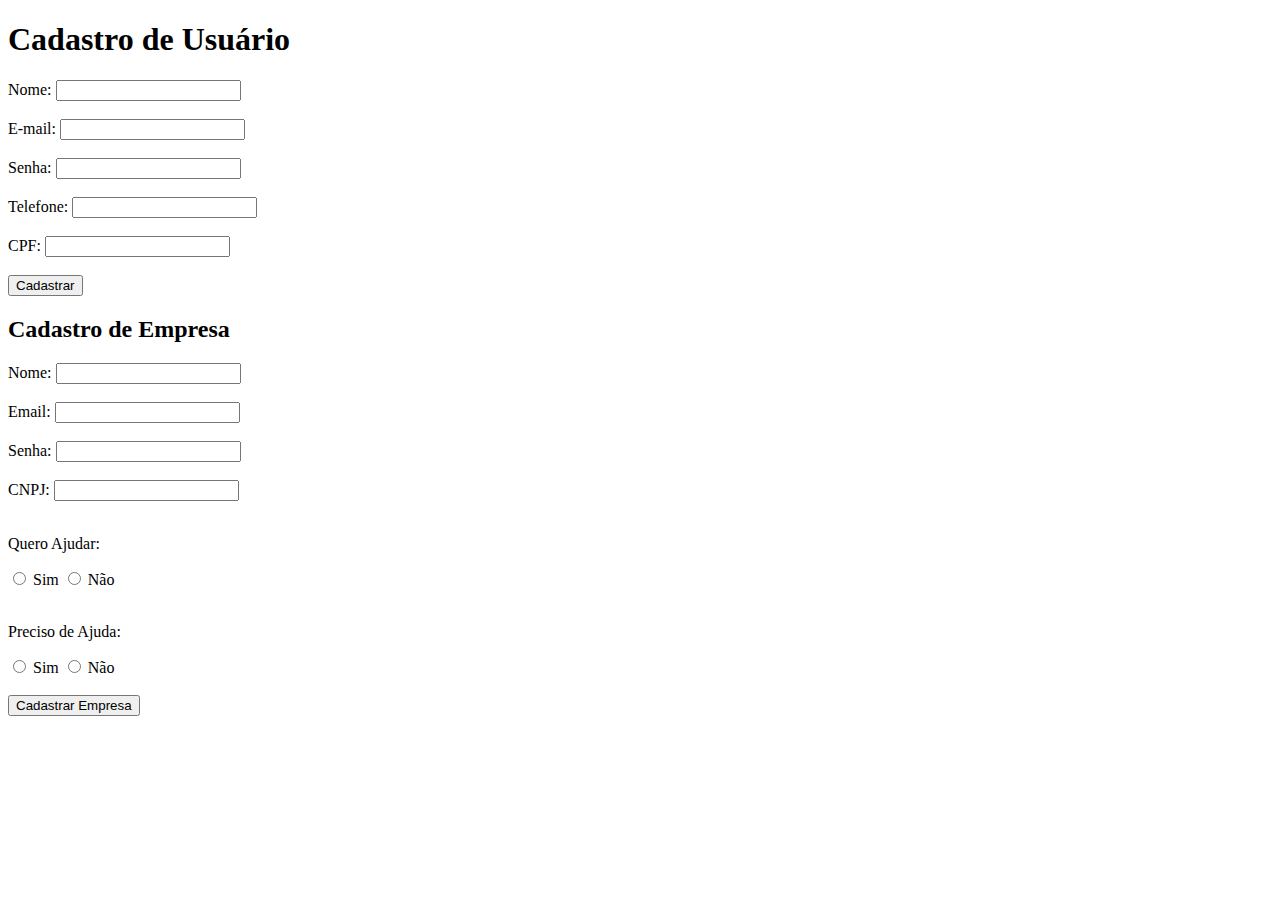
==== index.html @ 23a31615 "create: novas funções de cadastro de ajudas" ====
<!DOCTYPE html>
<html lang="pt-br">

<head>
    <meta charset="UTF-8">
    <meta name="viewport" content="width=device-width, initial-scale=1.0">
    <title>Cadastro de Usuário</title>
</head>

<body>
    <h1>Cadastro de Usuário</h1>
    <form action="routes/processar.php" method="POST">
        <label for="nome">Nome:</label>
        <input type="text" name="nome" id="nome" required><br><br>

        <label for="email">E-mail:</label>
        <input type="email" name="email" id="email" required><br><br>

        <label for="senha">Senha:</label>
        <input type="password" name="senha" id="senha" required><br><br>

        <label for="senha">Telefone:</label>
        <input type="number" name="telefone" id="telefone" required><br><br>

        <label for="cpf">CPF:</label>
        <input type="text" name="cpf" id="cpf" required><br><br>
        <input type="hidden" name="tipo" value="usuario">

        <button type="submit">Cadastrar</button>
    </form>

    <h2>Cadastro de Empresa</h2>

    <form action="routes/processar.php" method="POST">
        <label for="nome">Nome:</label>
        <input type="text" id="nome" name="nome" required><br><br>

        <label for="email">Email:</label>
        <input type="email" id="email" name="email" required><br><br>

        <label for="senha">Senha:</label>
        <input type="password" id="senha" name="senha" required><br><br>

        <label for="cnpj">CNPJ:</label>
        <input type="text" id="cnpj" name="cnpj" required><br><br>


        <p>Quero Ajudar:</p>
        <label>
            <input type="radio" name="queroAjudar" value="sim" required> Sim
        </label>
        <label>
            <input type="radio" name="queroAjudar" value="nao" required> Não
        </label>
        <br><br>

        <p>Preciso de Ajuda:</p>
        <label>
            <input type="radio" name="precisoAjuda" value="sim" required> Sim
        </label>
        <label>
            <input type="radio" name="precisoAjuda" value="nao" required> Não
        </label>
        <input type="hidden" name="tipo" value="empresa">
        <br><br>

        <button type="submit">Cadastrar Empresa</button>
    </form>

    
</body>

</html>
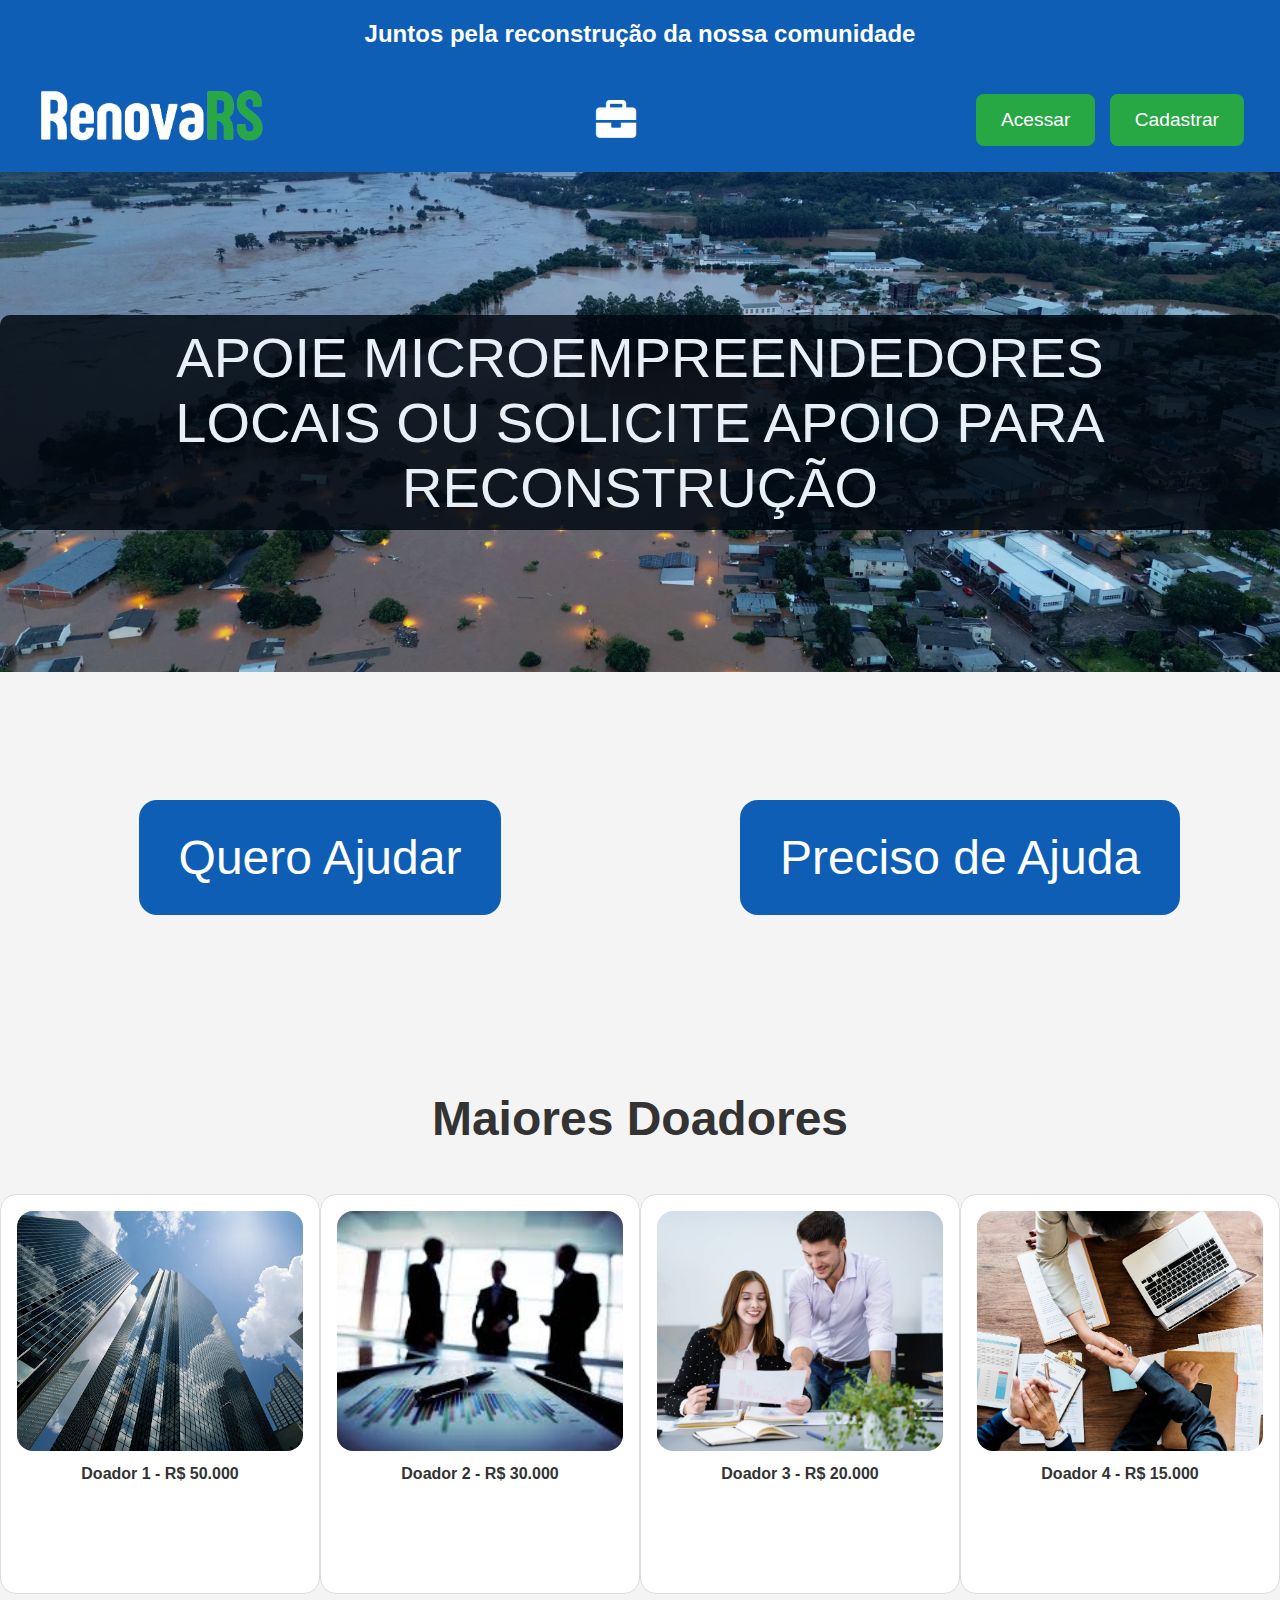
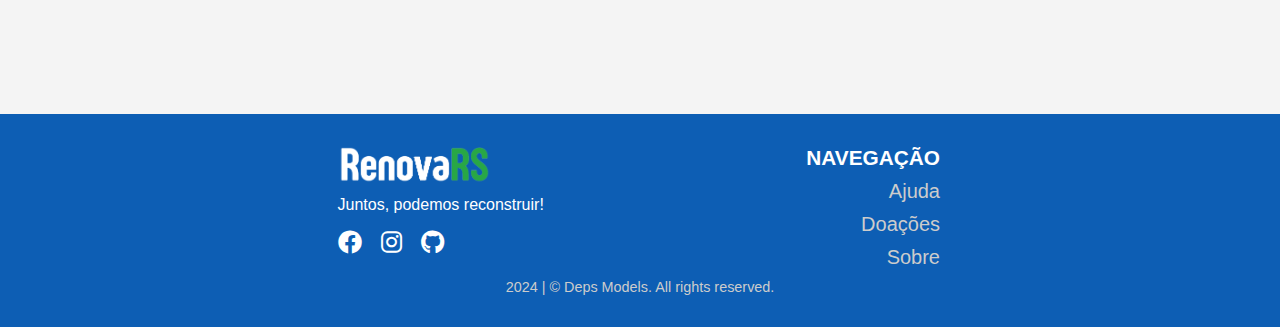
==== commit 85aafb7d: "feat: index.html + styles.css" ====
--- a/index.html
+++ b/index.html
@@ -4,70 +4,97 @@
 <head>
     <meta charset="UTF-8">
     <meta name="viewport" content="width=device-width, initial-scale=1.0">
-    <title>Cadastro de Usuário</title>
+    <title>RenovaRS - Economia Local</title>
+    <link href="https://cdnjs.cloudflare.com/ajax/libs/font-awesome/6.0.0-beta3/css/all.min.css" rel="stylesheet">
+    <link rel="stylesheet" href="assets/styles.css">
 </head>
 
 <body>
-    <h1>Cadastro de Usuário</h1>
-    <form action="routes/processar.php" method="POST">
-        <label for="nome">Nome:</label>
-        <input type="text" name="nome" id="nome" required><br><br>
+    <header>
+        <!-- Topo com frase -->
+        <div class="topo-header">
+            <h3>Juntos pela reconstrução da nossa comunidade</h3>
+        </div>
 
-        <label for="email">E-mail:</label>
-        <input type="email" name="email" id="email" required><br><br>
+        <!-- Logo e navegação -->
+        <div class="navegacao-header">
+            <div class="logo">
+                <img src="assets/imgs/logo.png" alt="Logo RenovaRS">
+            </div>
+            <div class="icone-empresa">
+                <i class="fas fa-briefcase"></i>
+            </div>
+            <div class="botoes-header">
+                <button class="btn-header">Acessar</button>
+                <button class="btn-header">Cadastrar</button>
+            </div>
+        </div>
 
-        <label for="senha">Senha:</label>
-        <input type="password" name="senha" id="senha" required><br><br>
+        <!-- Imagem de fundo com frase de destaque -->
+        <div class="imagem-calamidade">
+            <div class="frase-destaque">
+                Apoie microempreendedores<br>locais ou solicite apoio para reconstrução
+            </div>
+        </div>
 
-        <label for="senha">Telefone:</label>
-        <input type="number" name="telefone" id="telefone" required><br><br>
+    </header>
 
-        <label for="cpf">CPF:</label>
-        <input type="text" name="cpf" id="cpf" required><br><br>
-        <input type="hidden" name="tipo" value="usuario">
+    <!-- Seção de botões principais -->
+    <section class="acoes">
+        <div class="acao">
+            <button class="btn-acao">Quero Ajudar</button>
+        </div>
+        <div class="acao">
+            <button class="btn-acao">Preciso de Ajuda</button>
+        </div>
+    </section>
 
-        <button type="submit">Cadastrar</button>
-    </form>
+    <!-- Maiores doadores -->
+    <section class="maiores-doadores">
+        <h2>Maiores Doadores</h2>
+        <div class="cards-doadores">
+            <div class="card">
+                <img src="assets/imgs/doador1.jpg" alt="Doador 1">
+                <p>Doador 1 - R$ 50.000</p>
+            </div>
+            <div class="card">
+                <img src="assets/imgs/doador2.jpg" alt="Doador 2">
+                <p>Doador 2 - R$ 30.000</p>
+            </div>
+            <div class="card">
+                <img src="assets/imgs/doador3.jpg" alt="Doador 3">
+                <p>Doador 3 - R$ 20.000</p>
+            </div>
+            <div class="card">
+                <img src="assets/imgs/doador4.jpg" alt="Doador 4">
+                <p>Doador 4 - R$ 15.000</p>
+            </div>
+        </div>
+    </section>
 
-    <h2>Cadastro de Empresa</h2>
-
-    <form action="routes/processar.php" method="POST">
-        <label for="nome">Nome:</label>
-        <input type="text" id="nome" name="nome" required><br><br>
-
-        <label for="email">Email:</label>
-        <input type="email" id="email" name="email" required><br><br>
-
-        <label for="senha">Senha:</label>
-        <input type="password" id="senha" name="senha" required><br><br>
-
-        <label for="cnpj">CNPJ:</label>
-        <input type="text" id="cnpj" name="cnpj" required><br><br>
-
-
-        <p>Quero Ajudar:</p>
-        <label>
-            <input type="radio" name="queroAjudar" value="sim" required> Sim
-        </label>
-        <label>
-            <input type="radio" name="queroAjudar" value="nao" required> Não
-        </label>
-        <br><br>
-
-        <p>Preciso de Ajuda:</p>
-        <label>
-            <input type="radio" name="precisoAjuda" value="sim" required> Sim
-        </label>
-        <label>
-            <input type="radio" name="precisoAjuda" value="nao" required> Não
-        </label>
-        <input type="hidden" name="tipo" value="empresa">
-        <br><br>
-
-        <button type="submit">Cadastrar Empresa</button>
-    </form>
-
-    
+    <!-- Footer -->
+    <footer>
+        <div class="footer-esquerda">
+            <img src="assets/imgs/logo.png" alt="Logo RenovaRS">
+            <p>Juntos, podemos reconstruir!</p>
+            <div class="icones-redes-sociais">
+                <i class="fab fa-facebook"></i>
+                <i class="fab fa-instagram"></i>
+                <i class="fab fa-github"></i>
+            </div>
+        </div>
+        <div class="footer-direita">
+            <ul>
+                <li>Navegação</li>
+                <li><a href="#ajuda">Ajuda</a></li>
+                <li><a href="#doacoes">Doações</a></li>
+                <li><a href="#sobre">Sobre</a></li>
+            </ul>
+        </div>
+        <div class="copyright">
+            <p>2024 | © Deps Models. All rights reserved.</p>
+        </div>
+    </footer>    
 </body>
 
 </html>--- a/assets/styles.css
+++ b/assets/styles.css
@@ -0,0 +1,226 @@
+/* Reset de margens e paddings */
+* {
+    margin: 0;
+    padding: 0;
+    box-sizing: border-box;
+    font-family: Arial, sans-serif;
+}
+
+/* Corpo da página */
+body {
+    background-color: #f4f4f4;
+    color: #333;
+}
+
+/* Cabeçalho */
+header {
+    background-color: #0d5eb4;
+    color: white;
+}
+
+/* Frase no topo do header */
+.topo-header {
+    text-align: center;
+    padding: 1.25rem;
+}
+
+.topo-header h3 {
+    font-size: 1.5rem;
+}
+
+/* Navegação com logo e botões */
+.navegacao-header {
+    display: flex;
+    justify-content: space-between;
+    align-items: center;
+    padding: 1.25rem 2.25rem;
+}
+
+.logo img {
+    height: 60px;
+}
+
+.icone-empresa i {
+    font-size: 2.5rem;
+}
+
+.botoes-header button {
+    background-color: #28a745;
+    color: white;
+    padding: 15px 25px;
+    border: none;
+    cursor: pointer;
+    margin-left: 10px;
+    border-radius: 8px;
+    font-size: 1.2rem;
+}
+
+.botoes-header button:hover {
+    background-color: #218838;
+}
+
+/* Seção com imagem de fundo e frase de destaque */
+.imagem-calamidade {
+    background-image: url('/assets/imgs/calamidade.webp'); /* ajuste o caminho conforme a localização do arquivo CSS */
+    background-size: cover;
+    background-position: center;
+    height: 500px;
+    display: flex;
+    justify-content: center;
+    align-items: center;
+    position: relative;
+    opacity: 0.9;
+}
+
+.frase-destaque {
+    font-size: 3.5rem;
+    font-family: Impact, Haettenschweiler, 'Arial Narrow Bold', sans-serif;
+    color: white;
+    text-align: center;
+    background: rgba(0, 0, 0, 0.850);
+    padding: 10px 20px;
+    border-radius: 10px;
+    position: absolute;
+    z-index: 1;
+    text-transform: uppercase;
+}
+
+/* Seção de botões principais */
+.acoes {
+    display: flex;
+    justify-content: space-around;
+    margin: 8rem 0;
+}
+
+.acoes .acao {
+    flex: 1;
+    text-align: center;
+}
+
+.btn-acao {
+    background-color: #0d5eb4;
+    color: white;
+    padding: 30px 40px;
+    font-size: 3rem;
+    border: none;
+    cursor: pointer;
+    border-radius: 18px;
+}
+
+.btn-acao:hover {
+    background-color: #0056b3;
+}
+
+/* Seção de Maiores Doadores */
+.maiores-doadores {
+    text-align: center;
+    padding-bottom: 7.5rem;
+}
+
+.maiores-doadores h2 {
+    padding-top: 3rem;
+    margin: 3rem 0;
+    font-size: 3rem;
+}
+
+.cards-doadores {
+    display: flex;
+    justify-content: space-around;
+}
+
+.card {
+    background-color: #fff;
+    border: 1px solid #ddd;
+    width: 25rem;
+    height: 25rem;
+    padding: 1rem;
+    text-align: center;
+    border-radius: 1rem;
+}
+
+.card img {
+    width: 100%;
+    height: 15rem;
+    object-fit: cover;
+    border-radius: 1rem;
+}
+
+.card p {
+    font-weight: bold;
+    margin-top: 10px;
+}
+
+/* Footer */
+footer {
+    background-color: #0d5eb4;
+    color: white;
+    padding: 20px 0;
+    display: flex;
+    justify-content: space-between;
+    align-items: flex-start;
+    flex-wrap: wrap;
+    padding: 2rem 20rem;
+}
+
+.footer-esquerda {
+    display: flex;
+    flex-direction: column;
+    align-items: flex-start;
+    padding-left: 17.5px;
+}
+
+.footer-esquerda img {
+    height: 40px; 
+    margin-bottom: 10px;
+}
+
+.icones-redes-sociais {
+    margin-top: 1rem;
+}
+
+.icones-redes-sociais i {
+    font-size: 1.5rem;
+    margin-right: 15px;
+    cursor: pointer;
+}
+
+.footer-direita {
+    text-align: right;
+    padding-right: 20px;
+}
+
+.footer-direita ul {
+    list-style: none;
+    padding: 0;
+}
+
+.footer-direita ul li {
+    margin-bottom: 10px;
+    font-size: 1.25rem;
+}
+
+.footer-direita ul li:first-child {
+    color: #fff;
+    font-weight: bold;
+    font-size: 1.3rem;
+    text-transform: uppercase;
+}
+
+/* Estilo para links de navegação */
+.footer-direita ul li a {
+    color: #ccc;
+    text-decoration: none;
+    transition: color 0.3s ease;
+}
+
+.footer-direita ul li a:hover {
+    color: #fff;
+}
+
+/* Copyright */
+.copyright {
+    text-align: center;
+    width: 100%; 
+    font-size: 0.9rem;
+    color: #ccc;
+}
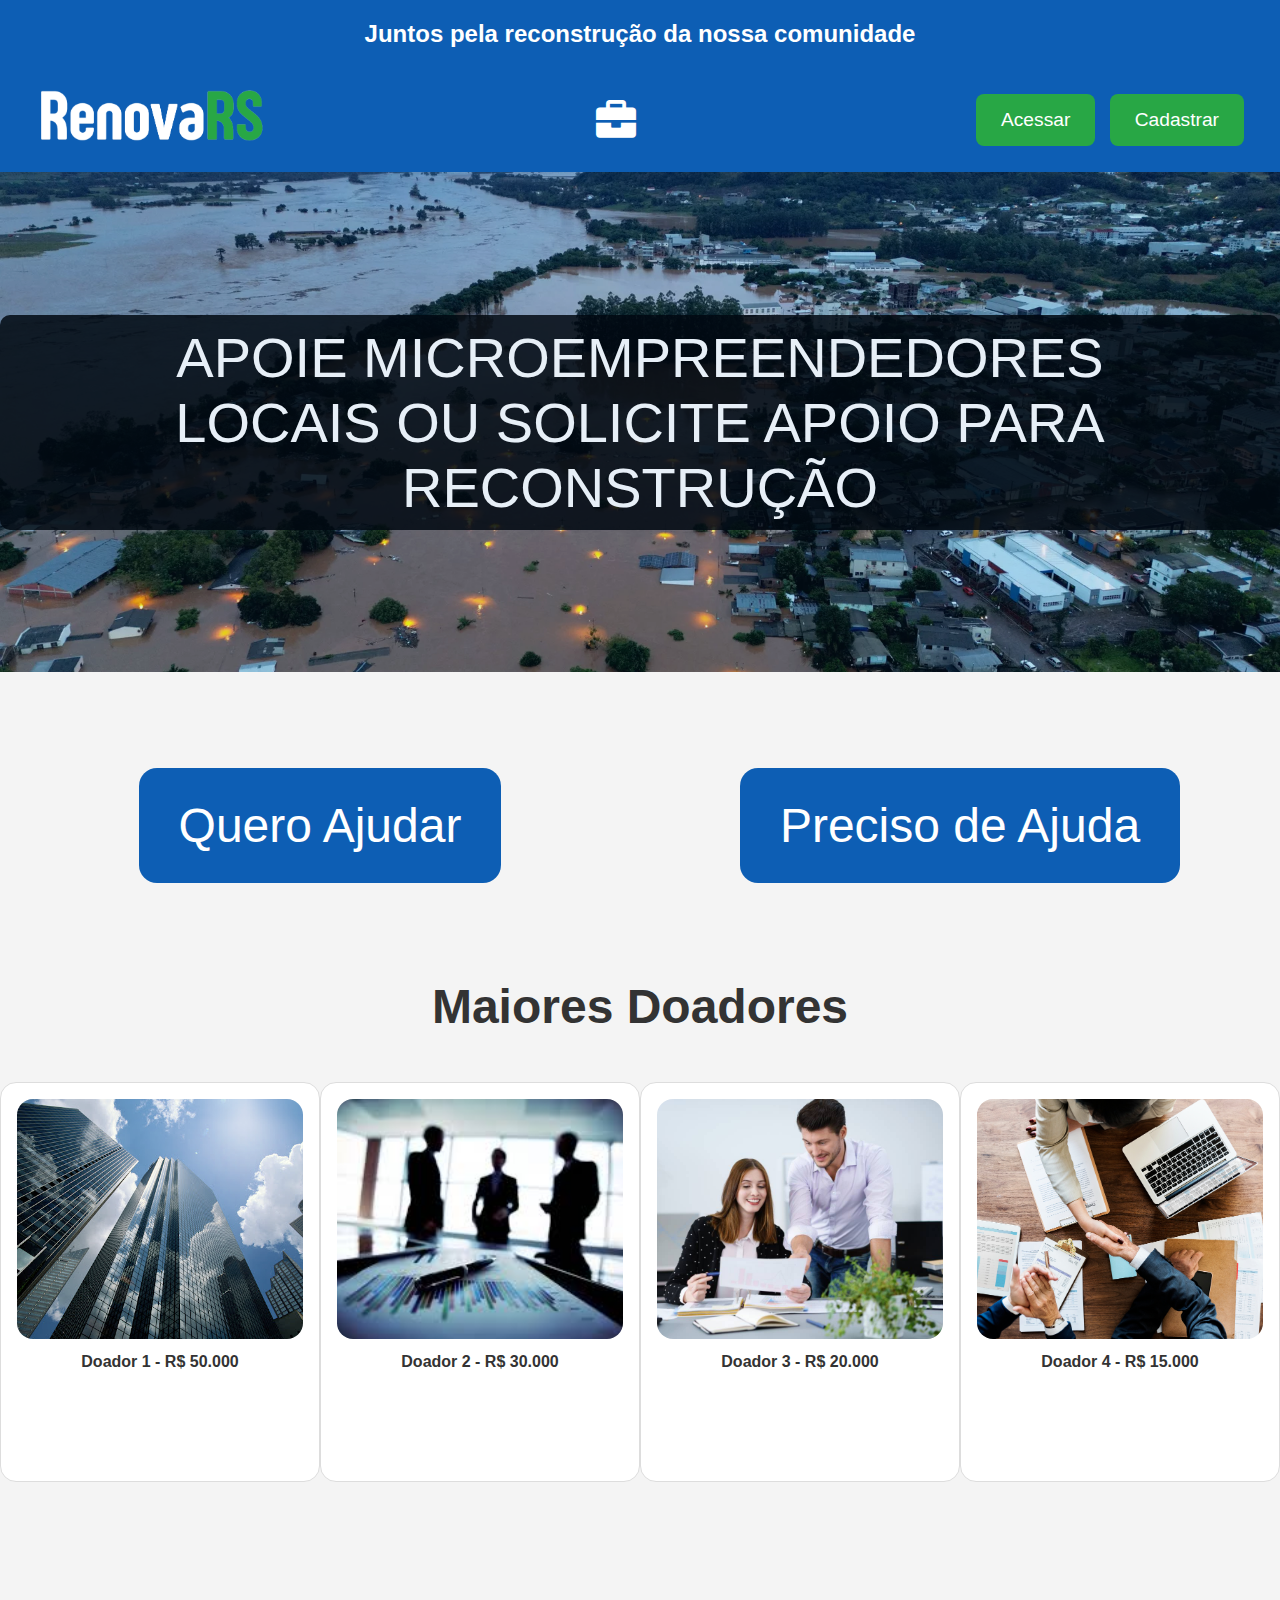
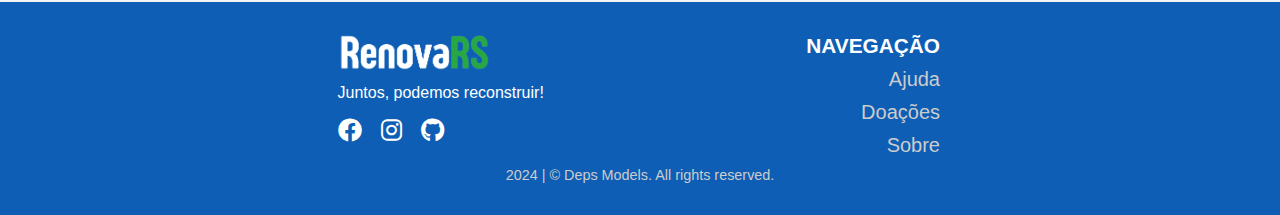
==== commit c803d47e: "create: formularios cadastro e login" ====
--- a/index.html
+++ b/index.html
@@ -1,100 +1,95 @@
 <!DOCTYPE html>
 <html lang="pt-br">
+  <head>
+    <meta charset="UTF-8" />
+    <meta name="viewport" content="width=device-width, initial-scale=1.0" />
+    <title>RenovaRS - Economia Local</title>
+    <link href="https://cdnjs.cloudflare.com/ajax/libs/font-awesome/6.0.0-beta3/css/all.min.css" rel="stylesheet" />
+    <link rel="stylesheet" href="assets/styles.css" />
+  </head>
 
-<head>
-    <meta charset="UTF-8">
-    <meta name="viewport" content="width=device-width, initial-scale=1.0">
-    <title>RenovaRS - Economia Local</title>
-    <link href="https://cdnjs.cloudflare.com/ajax/libs/font-awesome/6.0.0-beta3/css/all.min.css" rel="stylesheet">
-    <link rel="stylesheet" href="assets/styles.css">
-</head>
+  <body>
+    <header>
+      <!-- Topo com frase -->
+      <div class="topo-header">
+        <h3>Juntos pela reconstrução da nossa comunidade</h3>
+      </div>
 
-<body>
-    <header>
-        <!-- Topo com frase -->
-        <div class="topo-header">
-            <h3>Juntos pela reconstrução da nossa comunidade</h3>
+      <!-- Logo e navegação -->
+      <div class="navegacao-header">
+        <div class="logo">
+          <img src="assets/imgs/logo.png" alt="Logo RenovaRS" />
         </div>
+        <div class="icone-empresa">
+          <i class="fas fa-briefcase"></i>
+        </div>
+        <div class="botoes-header">
+          <a href="public/login.php"><button class="btn-header">Acessar</button></a> 
+          <a href="public/cadastro.html"><button class="btn-header">Cadastrar</button></a> 
+        </div>
+      </div>
 
-        <!-- Logo e navegação -->
-        <div class="navegacao-header">
-            <div class="logo">
-                <img src="assets/imgs/logo.png" alt="Logo RenovaRS">
-            </div>
-            <div class="icone-empresa">
-                <i class="fas fa-briefcase"></i>
-            </div>
-            <div class="botoes-header">
-                <button class="btn-header">Acessar</button>
-                <button class="btn-header">Cadastrar</button>
-            </div>
-        </div>
-
-        <!-- Imagem de fundo com frase de destaque -->
-        <div class="imagem-calamidade">
-            <div class="frase-destaque">
-                Apoie microempreendedores<br>locais ou solicite apoio para reconstrução
-            </div>
-        </div>
-
+      <!-- Imagem de fundo com frase de destaque -->
+      <div class="imagem-calamidade">
+        <div class="frase-destaque">Apoie microempreendedores<br />locais ou solicite apoio para reconstrução</div>
+      </div>
     </header>
 
     <!-- Seção de botões principais -->
     <section class="acoes">
-        <div class="acao">
-            <button class="btn-acao">Quero Ajudar</button>
-        </div>
-        <div class="acao">
-            <button class="btn-acao">Preciso de Ajuda</button>
-        </div>
+      <div class="acao">
+        <a href="ajudar.html"><button class="btn-acao">Quero Ajudar</button></a>
+      </div>
+      <div class="acao">
+        <button class="btn-acao">Preciso de Ajuda</button>
+      </div>
     </section>
 
     <!-- Maiores doadores -->
     <section class="maiores-doadores">
-        <h2>Maiores Doadores</h2>
-        <div class="cards-doadores">
-            <div class="card">
-                <img src="assets/imgs/doador1.jpg" alt="Doador 1">
-                <p>Doador 1 - R$ 50.000</p>
-            </div>
-            <div class="card">
-                <img src="assets/imgs/doador2.jpg" alt="Doador 2">
-                <p>Doador 2 - R$ 30.000</p>
-            </div>
-            <div class="card">
-                <img src="assets/imgs/doador3.jpg" alt="Doador 3">
-                <p>Doador 3 - R$ 20.000</p>
-            </div>
-            <div class="card">
-                <img src="assets/imgs/doador4.jpg" alt="Doador 4">
-                <p>Doador 4 - R$ 15.000</p>
-            </div>
+      <h2>Maiores Doadores</h2>
+      <div class="cards-doadores">
+        <div class="card">
+          <img src="assets/imgs/doador1.jpg" alt="Doador 1" />
+          <p>Doador 1 - R$ 50.000</p>
         </div>
+        <div class="card">
+          <img src="assets/imgs/doador2.jpg" alt="Doador 2" />
+          <p>Doador 2 - R$ 30.000</p>
+        </div>
+        <div class="card">
+          <img src="assets/imgs/doador3.jpg" alt="Doador 3" />
+          <p>Doador 3 - R$ 20.000</p>
+        </div>
+        <div class="card">
+          <img src="assets/imgs/doador4.jpg" alt="Doador 4" />
+          <p>Doador 4 - R$ 15.000</p>
+        </div>
+      </div>
     </section>
 
     <!-- Footer -->
     <footer>
-        <div class="footer-esquerda">
-            <img src="assets/imgs/logo.png" alt="Logo RenovaRS">
-            <p>Juntos, podemos reconstruir!</p>
-            <div class="icones-redes-sociais">
-                <i class="fab fa-facebook"></i>
-                <i class="fab fa-instagram"></i>
-                <i class="fab fa-github"></i>
-            </div>
+      <div class="footer-esquerda">
+        <img src="assets/imgs/logo.png" alt="Logo RenovaRS" />
+        <p>Juntos, podemos reconstruir!</p>
+        <div class="icones-redes-sociais">
+          <i class="fab fa-facebook"></i>
+          <i class="fab fa-instagram"></i>
+          <i class="fab fa-github"></i>
         </div>
-        <div class="footer-direita">
-            <ul>
-                <li>Navegação</li>
-                <li><a href="#ajuda">Ajuda</a></li>
-                <li><a href="#doacoes">Doações</a></li>
-                <li><a href="#sobre">Sobre</a></li>
-            </ul>
-        </div>
-        <div class="copyright">
-            <p>2024 | © Deps Models. All rights reserved.</p>
-        </div>
-    </footer>    
-</body>
-
-</html>+      </div>
+      <div class="footer-direita">
+        <ul>
+          <li>Navegação</li>
+          <li><a href="#ajuda">Ajuda</a></li>
+          <li><a href="#doacoes">Doações</a></li>
+          <li><a href="#sobre">Sobre</a></li>
+        </ul>
+      </div>
+      <div class="copyright">
+        <p>2024 | © Deps Models. All rights reserved.</p>
+      </div>
+    </footer>
+  </body>
+</html>
--- a/assets/styles.css
+++ b/assets/styles.css
@@ -89,7 +89,7 @@
 .acoes {
     display: flex;
     justify-content: space-around;
-    margin: 8rem 0;
+    margin: 6rem 0;
 }
 
 .acoes .acao {
@@ -118,7 +118,6 @@
 }
 
 .maiores-doadores h2 {
-    padding-top: 3rem;
     margin: 3rem 0;
     font-size: 3rem;
 }
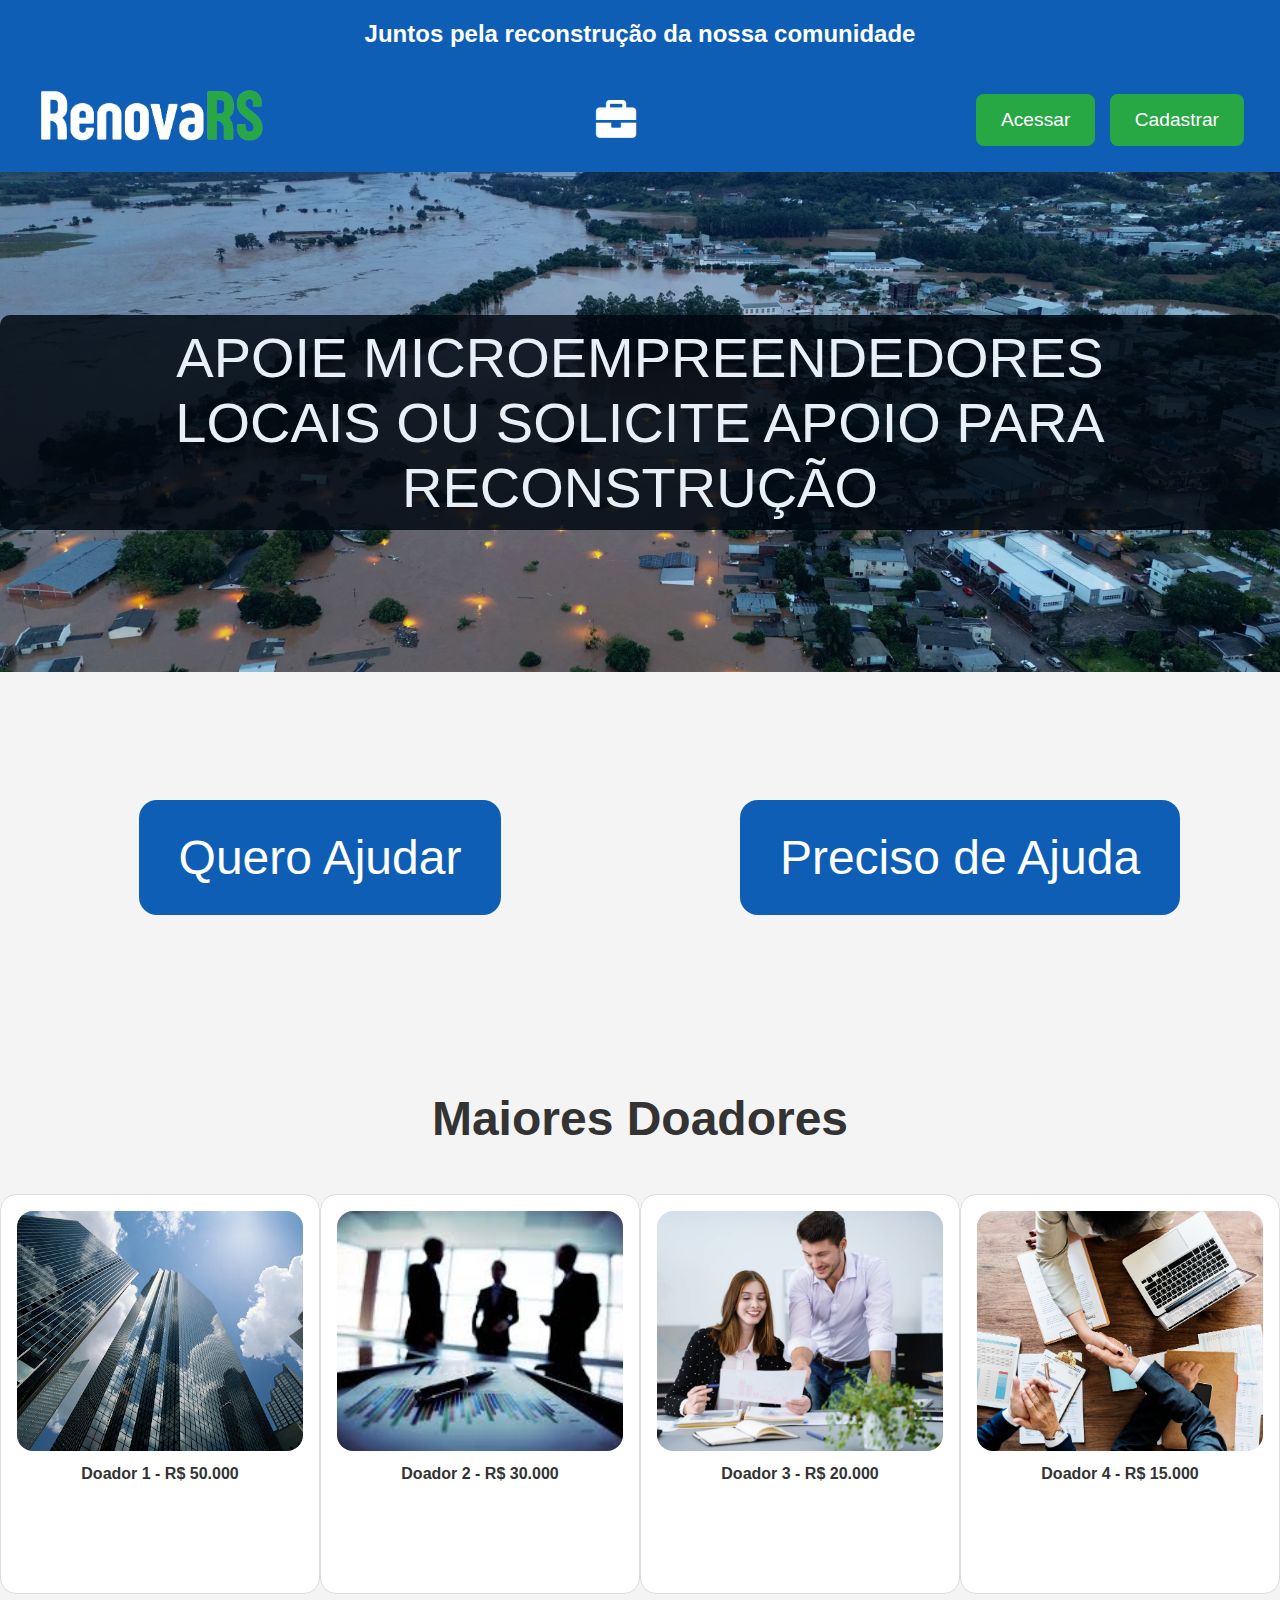
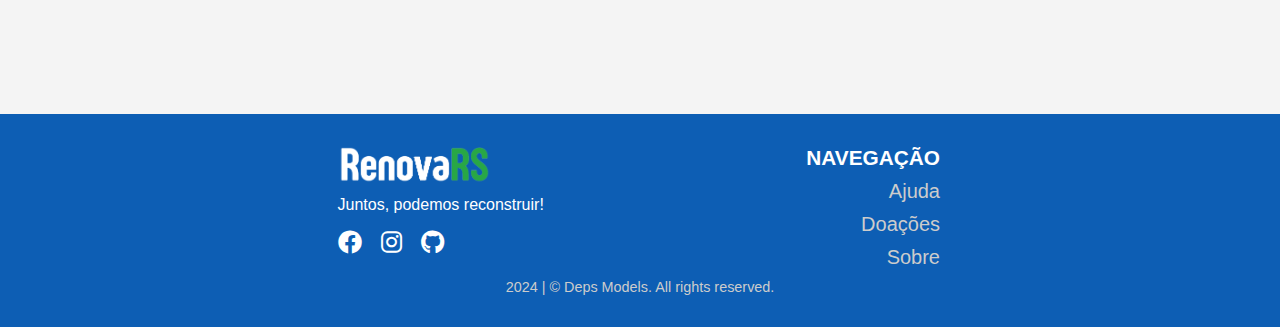
==== commit 99cf816c: "chore: globals and fixes" ====
--- a/index.html
+++ b/index.html
@@ -24,8 +24,8 @@
           <i class="fas fa-briefcase"></i>
         </div>
         <div class="botoes-header">
-          <a href="public/login.php"><button class="btn-header">Acessar</button></a> 
-          <a href="public/cadastro.html"><button class="btn-header">Cadastrar</button></a> 
+          <button class="btn-header">Acessar</button>
+          <button class="btn-header">Cadastrar</button>
         </div>
       </div>
 
@@ -38,10 +38,10 @@
     <!-- Seção de botões principais -->
     <section class="acoes">
       <div class="acao">
-        <a href="ajudar.html"><button class="btn-acao">Quero Ajudar</button></a>
+        <a href="protected/ajudar.html"><button class="btn-acao">Quero Ajudar</button></a>
       </div>
       <div class="acao">
-        <button class="btn-acao">Preciso de Ajuda</button>
+        <a href="protected/receberAjuda.html"><button class="btn-acao">Preciso de Ajuda</button></a>
       </div>
     </section>
 
--- a/assets/styles.css
+++ b/assets/styles.css
@@ -1,225 +1,226 @@
 /* Reset de margens e paddings */
 * {
-    margin: 0;
-    padding: 0;
-    box-sizing: border-box;
-    font-family: Arial, sans-serif;
+  margin: 0;
+  padding: 0;
+  box-sizing: border-box;
+  font-family: Arial, sans-serif;
 }
 
 /* Corpo da página */
 body {
-    background-color: #f4f4f4;
-    color: #333;
+  background-color: #f4f4f4;
+  color: #333;
 }
 
 /* Cabeçalho */
 header {
-    background-color: #0d5eb4;
-    color: white;
+  background-color: #0d5eb4;
+  color: white;
 }
 
 /* Frase no topo do header */
 .topo-header {
-    text-align: center;
-    padding: 1.25rem;
+  text-align: center;
+  padding: 1.25rem;
 }
 
 .topo-header h3 {
-    font-size: 1.5rem;
+  font-size: 1.5rem;
 }
 
 /* Navegação com logo e botões */
 .navegacao-header {
-    display: flex;
-    justify-content: space-between;
-    align-items: center;
-    padding: 1.25rem 2.25rem;
+  display: flex;
+  justify-content: space-between;
+  align-items: center;
+  padding: 1.25rem 2.25rem;
 }
 
 .logo img {
-    height: 60px;
+  height: 60px;
 }
 
 .icone-empresa i {
-    font-size: 2.5rem;
+  font-size: 2.5rem;
 }
 
 .botoes-header button {
-    background-color: #28a745;
-    color: white;
-    padding: 15px 25px;
-    border: none;
-    cursor: pointer;
-    margin-left: 10px;
-    border-radius: 8px;
-    font-size: 1.2rem;
+  background-color: #28a745;
+  color: white;
+  padding: 15px 25px;
+  border: none;
+  cursor: pointer;
+  margin-left: 10px;
+  border-radius: 8px;
+  font-size: 1.2rem;
 }
 
 .botoes-header button:hover {
-    background-color: #218838;
+  background-color: #218838;
 }
 
 /* Seção com imagem de fundo e frase de destaque */
 .imagem-calamidade {
-    background-image: url('/assets/imgs/calamidade.webp'); /* ajuste o caminho conforme a localização do arquivo CSS */
-    background-size: cover;
-    background-position: center;
-    height: 500px;
-    display: flex;
-    justify-content: center;
-    align-items: center;
-    position: relative;
-    opacity: 0.9;
+  background-image: url('../assets/imgs/calamidade.webp'); /* ajuste o caminho conforme a localização do arquivo CSS */
+  background-size: cover;
+  background-position: center;
+  height: 500px;
+  display: flex;
+  justify-content: center;
+  align-items: center;
+  position: relative;
+  opacity: 0.9;
 }
 
 .frase-destaque {
-    font-size: 3.5rem;
-    font-family: Impact, Haettenschweiler, 'Arial Narrow Bold', sans-serif;
-    color: white;
-    text-align: center;
-    background: rgba(0, 0, 0, 0.850);
-    padding: 10px 20px;
-    border-radius: 10px;
-    position: absolute;
-    z-index: 1;
-    text-transform: uppercase;
+  font-size: 3.5rem;
+  font-family: Impact, Haettenschweiler, 'Arial Narrow Bold', sans-serif;
+  color: white;
+  text-align: center;
+  background: rgba(0, 0, 0, 0.85);
+  padding: 10px 20px;
+  border-radius: 10px;
+  position: absolute;
+  z-index: 1;
+  text-transform: uppercase;
 }
 
 /* Seção de botões principais */
 .acoes {
-    display: flex;
-    justify-content: space-around;
-    margin: 6rem 0;
+  display: flex;
+  justify-content: space-around;
+  margin: 8rem 0;
 }
 
 .acoes .acao {
-    flex: 1;
-    text-align: center;
+  flex: 1;
+  text-align: center;
 }
 
 .btn-acao {
-    background-color: #0d5eb4;
-    color: white;
-    padding: 30px 40px;
-    font-size: 3rem;
-    border: none;
-    cursor: pointer;
-    border-radius: 18px;
+  background-color: #0d5eb4;
+  color: white;
+  padding: 30px 40px;
+  font-size: 3rem;
+  border: none;
+  cursor: pointer;
+  border-radius: 18px;
 }
 
 .btn-acao:hover {
-    background-color: #0056b3;
+  background-color: #0056b3;
 }
 
 /* Seção de Maiores Doadores */
 .maiores-doadores {
-    text-align: center;
-    padding-bottom: 7.5rem;
+  text-align: center;
+  padding-bottom: 7.5rem;
 }
 
 .maiores-doadores h2 {
-    margin: 3rem 0;
-    font-size: 3rem;
+  padding-top: 3rem;
+  margin: 3rem 0;
+  font-size: 3rem;
 }
 
 .cards-doadores {
-    display: flex;
-    justify-content: space-around;
+  display: flex;
+  justify-content: space-around;
 }
 
 .card {
-    background-color: #fff;
-    border: 1px solid #ddd;
-    width: 25rem;
-    height: 25rem;
-    padding: 1rem;
-    text-align: center;
-    border-radius: 1rem;
+  background-color: #fff;
+  border: 1px solid #ddd;
+  width: 25rem;
+  height: 25rem;
+  padding: 1rem;
+  text-align: center;
+  border-radius: 1rem;
 }
 
 .card img {
-    width: 100%;
-    height: 15rem;
-    object-fit: cover;
-    border-radius: 1rem;
+  width: 100%;
+  height: 15rem;
+  object-fit: cover;
+  border-radius: 1rem;
 }
 
 .card p {
-    font-weight: bold;
-    margin-top: 10px;
+  font-weight: bold;
+  margin-top: 10px;
 }
 
 /* Footer */
 footer {
-    background-color: #0d5eb4;
-    color: white;
-    padding: 20px 0;
-    display: flex;
-    justify-content: space-between;
-    align-items: flex-start;
-    flex-wrap: wrap;
-    padding: 2rem 20rem;
+  background-color: #0d5eb4;
+  color: white;
+  padding: 20px 0;
+  display: flex;
+  justify-content: space-between;
+  align-items: flex-start;
+  flex-wrap: wrap;
+  padding: 2rem 20rem;
 }
 
 .footer-esquerda {
-    display: flex;
-    flex-direction: column;
-    align-items: flex-start;
-    padding-left: 17.5px;
+  display: flex;
+  flex-direction: column;
+  align-items: flex-start;
+  padding-left: 17.5px;
 }
 
 .footer-esquerda img {
-    height: 40px; 
-    margin-bottom: 10px;
+  height: 40px;
+  margin-bottom: 10px;
 }
 
 .icones-redes-sociais {
-    margin-top: 1rem;
+  margin-top: 1rem;
 }
 
 .icones-redes-sociais i {
-    font-size: 1.5rem;
-    margin-right: 15px;
-    cursor: pointer;
+  font-size: 1.5rem;
+  margin-right: 15px;
+  cursor: pointer;
 }
 
 .footer-direita {
-    text-align: right;
-    padding-right: 20px;
+  text-align: right;
+  padding-right: 20px;
 }
 
 .footer-direita ul {
-    list-style: none;
-    padding: 0;
+  list-style: none;
+  padding: 0;
 }
 
 .footer-direita ul li {
-    margin-bottom: 10px;
-    font-size: 1.25rem;
+  margin-bottom: 10px;
+  font-size: 1.25rem;
 }
 
 .footer-direita ul li:first-child {
-    color: #fff;
-    font-weight: bold;
-    font-size: 1.3rem;
-    text-transform: uppercase;
+  color: #fff;
+  font-weight: bold;
+  font-size: 1.3rem;
+  text-transform: uppercase;
 }
 
 /* Estilo para links de navegação */
 .footer-direita ul li a {
-    color: #ccc;
-    text-decoration: none;
-    transition: color 0.3s ease;
+  color: #ccc;
+  text-decoration: none;
+  transition: color 0.3s ease;
 }
 
 .footer-direita ul li a:hover {
-    color: #fff;
+  color: #fff;
 }
 
 /* Copyright */
 .copyright {
-    text-align: center;
-    width: 100%; 
-    font-size: 0.9rem;
-    color: #ccc;
-}
+  text-align: center;
+  width: 100%;
+  font-size: 0.9rem;
+  color: #ccc;
+}
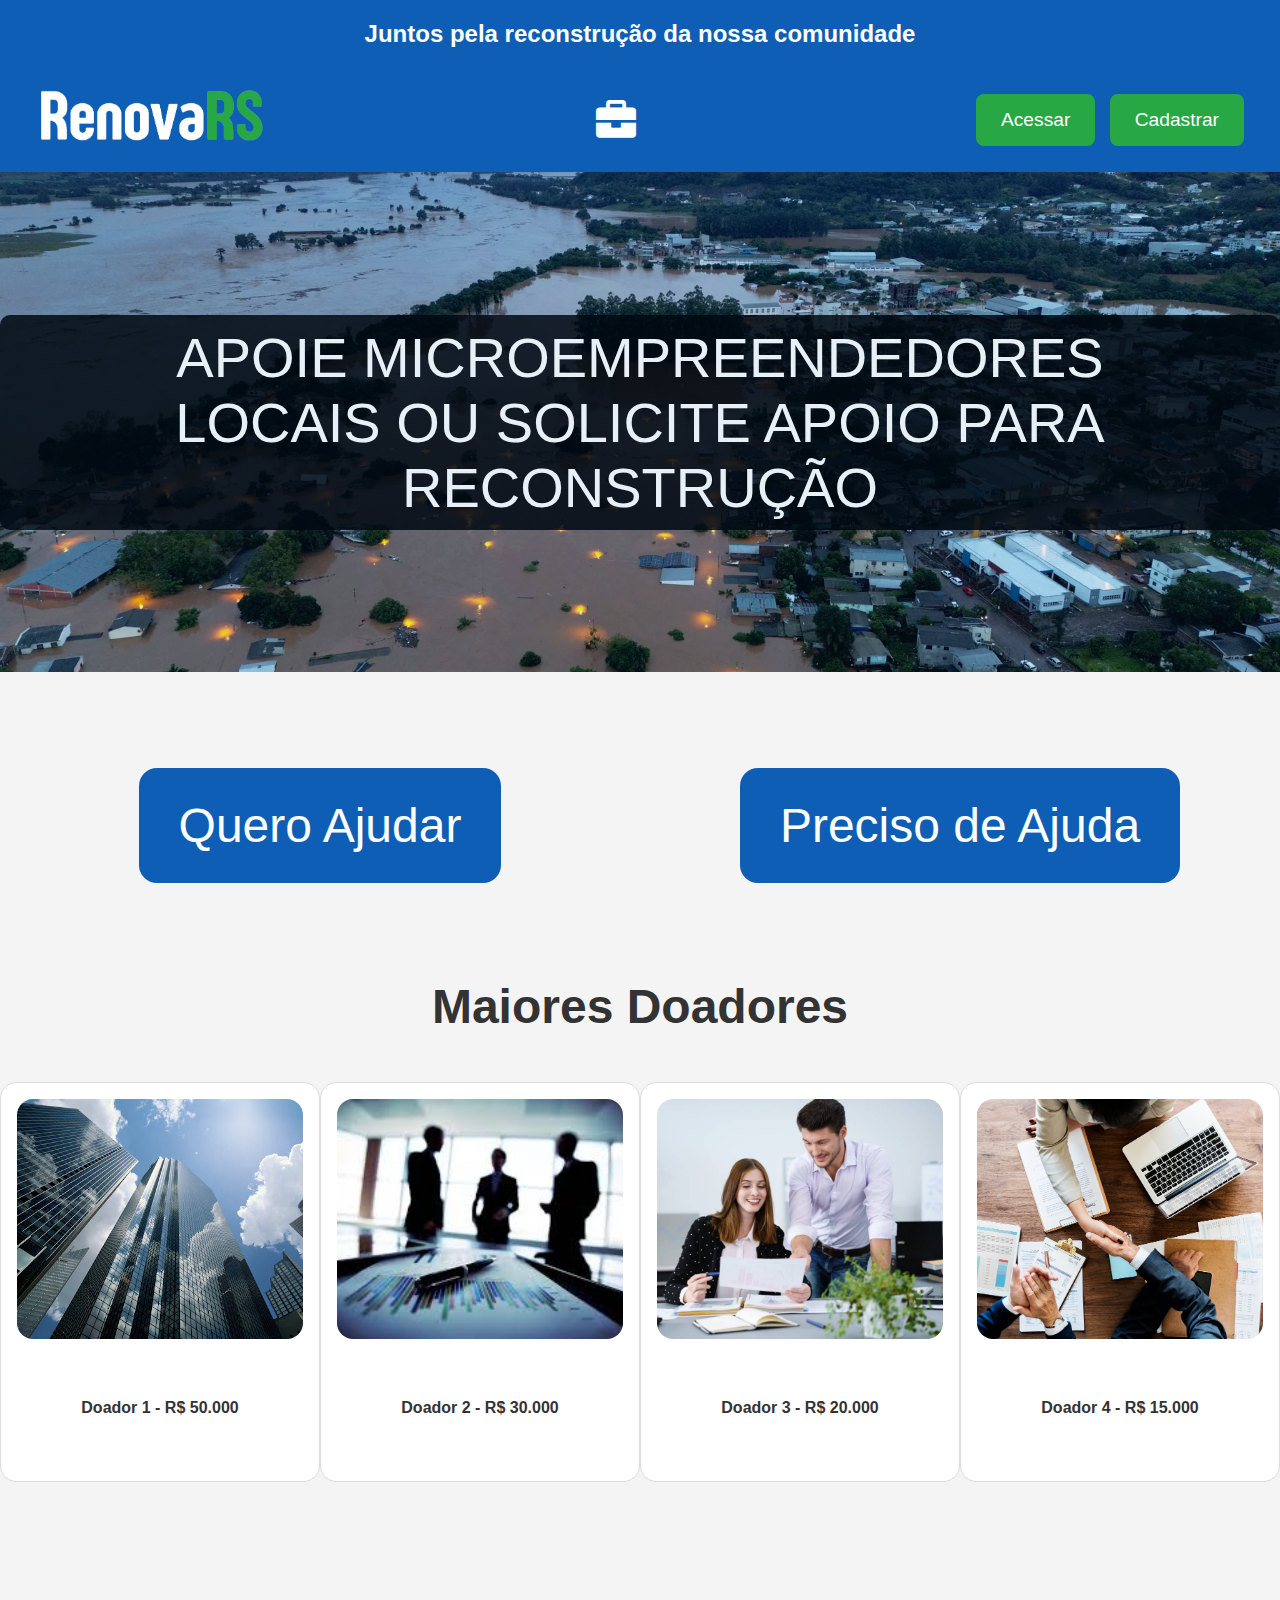
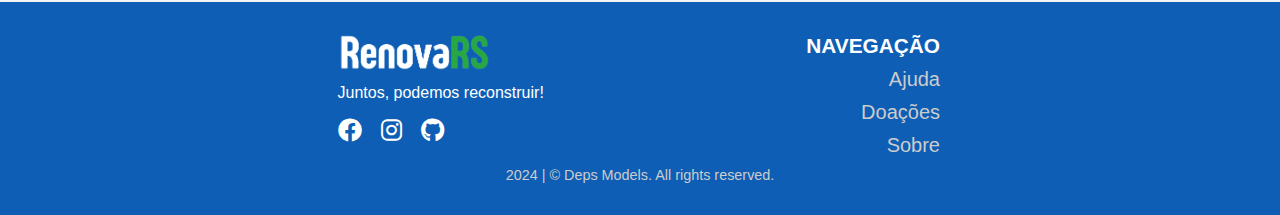
==== commit addc1e7f: "Merge branch 'main' of https://github.com/depsModels/Hackathon2024" ====
--- a/index.html
+++ b/index.html
@@ -24,8 +24,8 @@
           <i class="fas fa-briefcase"></i>
         </div>
         <div class="botoes-header">
-          <button class="btn-header">Acessar</button>
-          <button class="btn-header">Cadastrar</button>
+          <a href="public/login.php"><button class="btn-header">Acessar</button></a> 
+          <a href="public/cadastro.html"><button class="btn-header">Cadastrar</button></a> 
         </div>
       </div>
 
--- a/assets/styles.css
+++ b/assets/styles.css
@@ -89,7 +89,7 @@
 .acoes {
   display: flex;
   justify-content: space-around;
-  margin: 8rem 0;
+  margin: 6rem 0;
 }
 
 .acoes .acao {
@@ -118,7 +118,6 @@
 }
 
 .maiores-doadores h2 {
-  padding-top: 3rem;
   margin: 3rem 0;
   font-size: 3rem;
 }
@@ -128,14 +127,23 @@
   justify-content: space-around;
 }
 
+/* Estilo para os cards dos maiores doadores */
 .card {
-  background-color: #fff;
-  border: 1px solid #ddd;
-  width: 25rem;
-  height: 25rem;
-  padding: 1rem;
-  text-align: center;
-  border-radius: 1rem;
+    background-color: #fff;
+    border: 1px solid #ddd;
+    width: 25rem;
+    height: 25rem;
+    padding: 1rem;
+    text-align: center;
+    border-radius: 1rem;
+    transition: transform 0.9s ease, box-shadow 0.3s ease;
+    overflow: hidden;
+}
+
+/* Efeito de elevação ao passar o mouse sobre o card */
+.card:hover {
+    transform: translateY(-10px);
+    box-shadow: 0 4px 8px rgba(0, 0, 0, 0.2);
 }
 
 .card img {
@@ -145,9 +153,10 @@
   border-radius: 1rem;
 }
 
+/* Espaçamento acima do parágrafo */
 .card p {
-  font-weight: bold;
-  margin-top: 10px;
+    font-weight: bold;
+    padding-top: 3.5rem;
 }
 
 /* Footer */
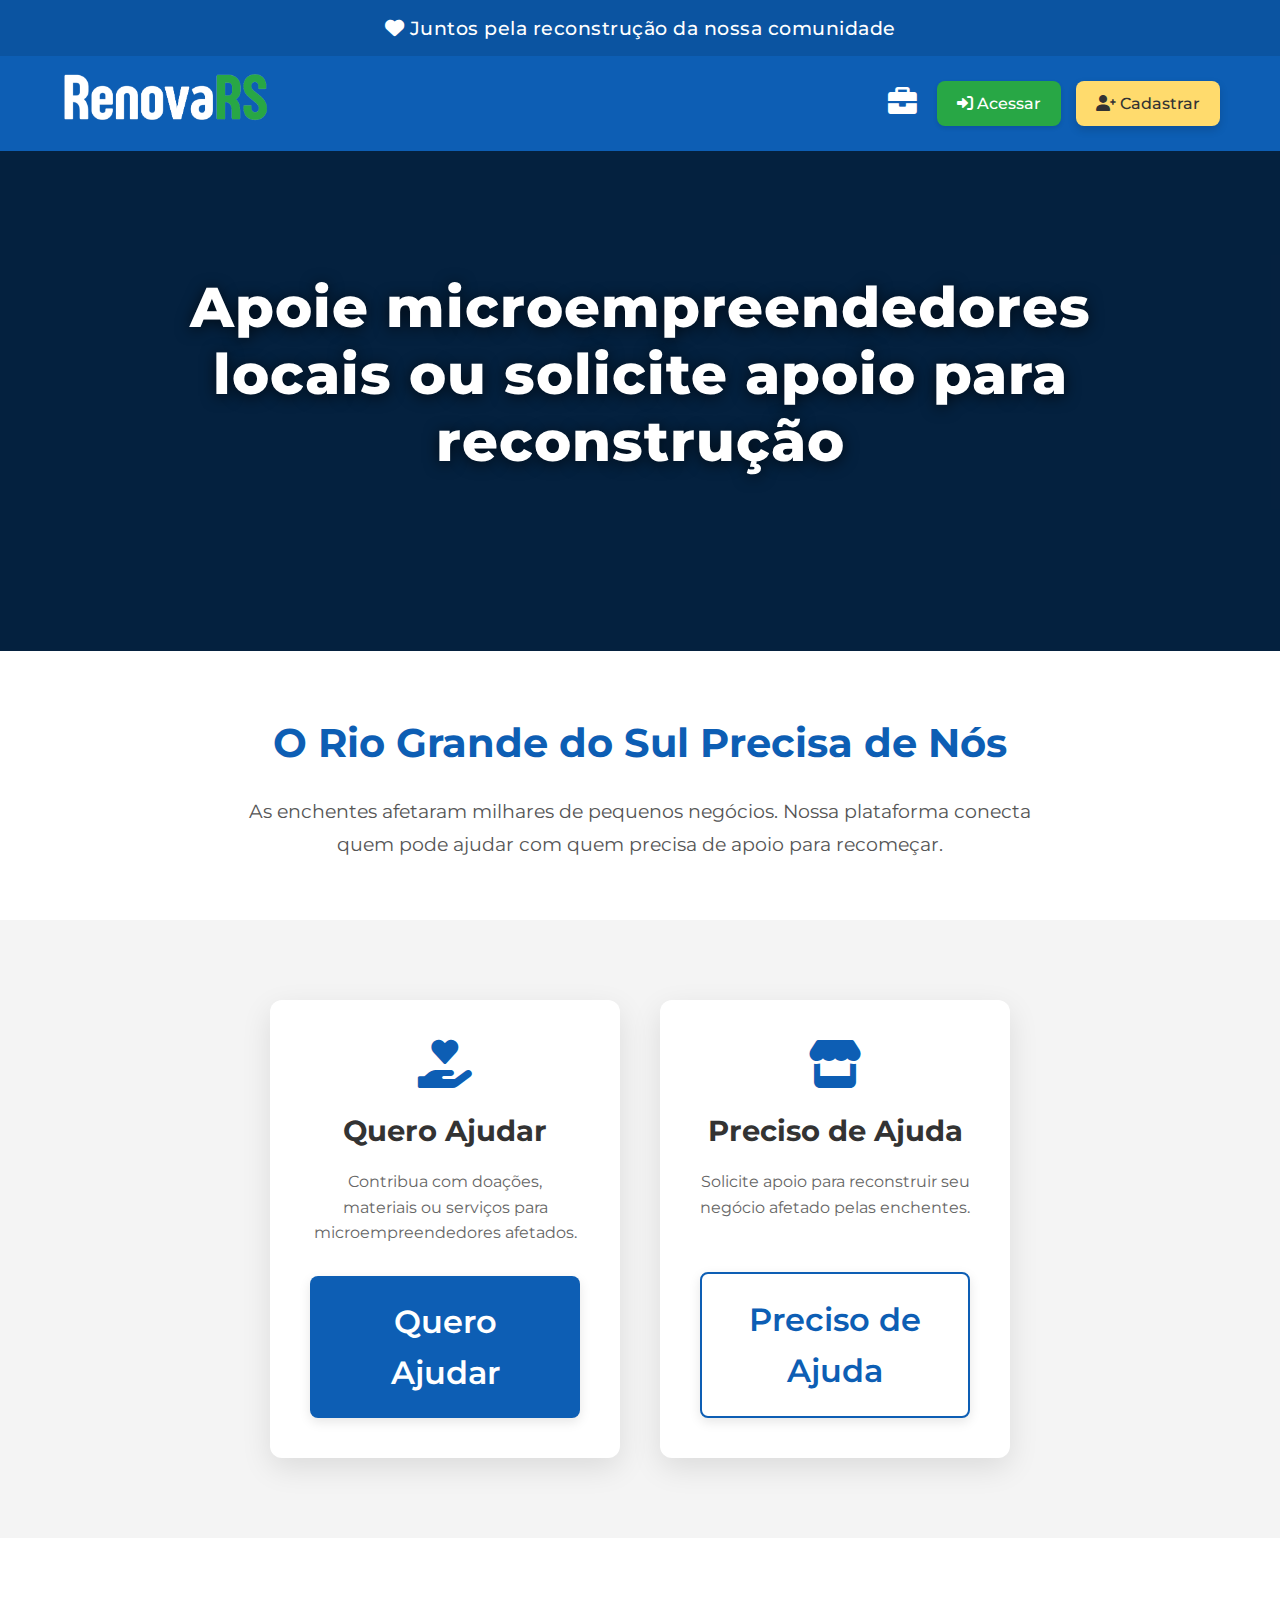
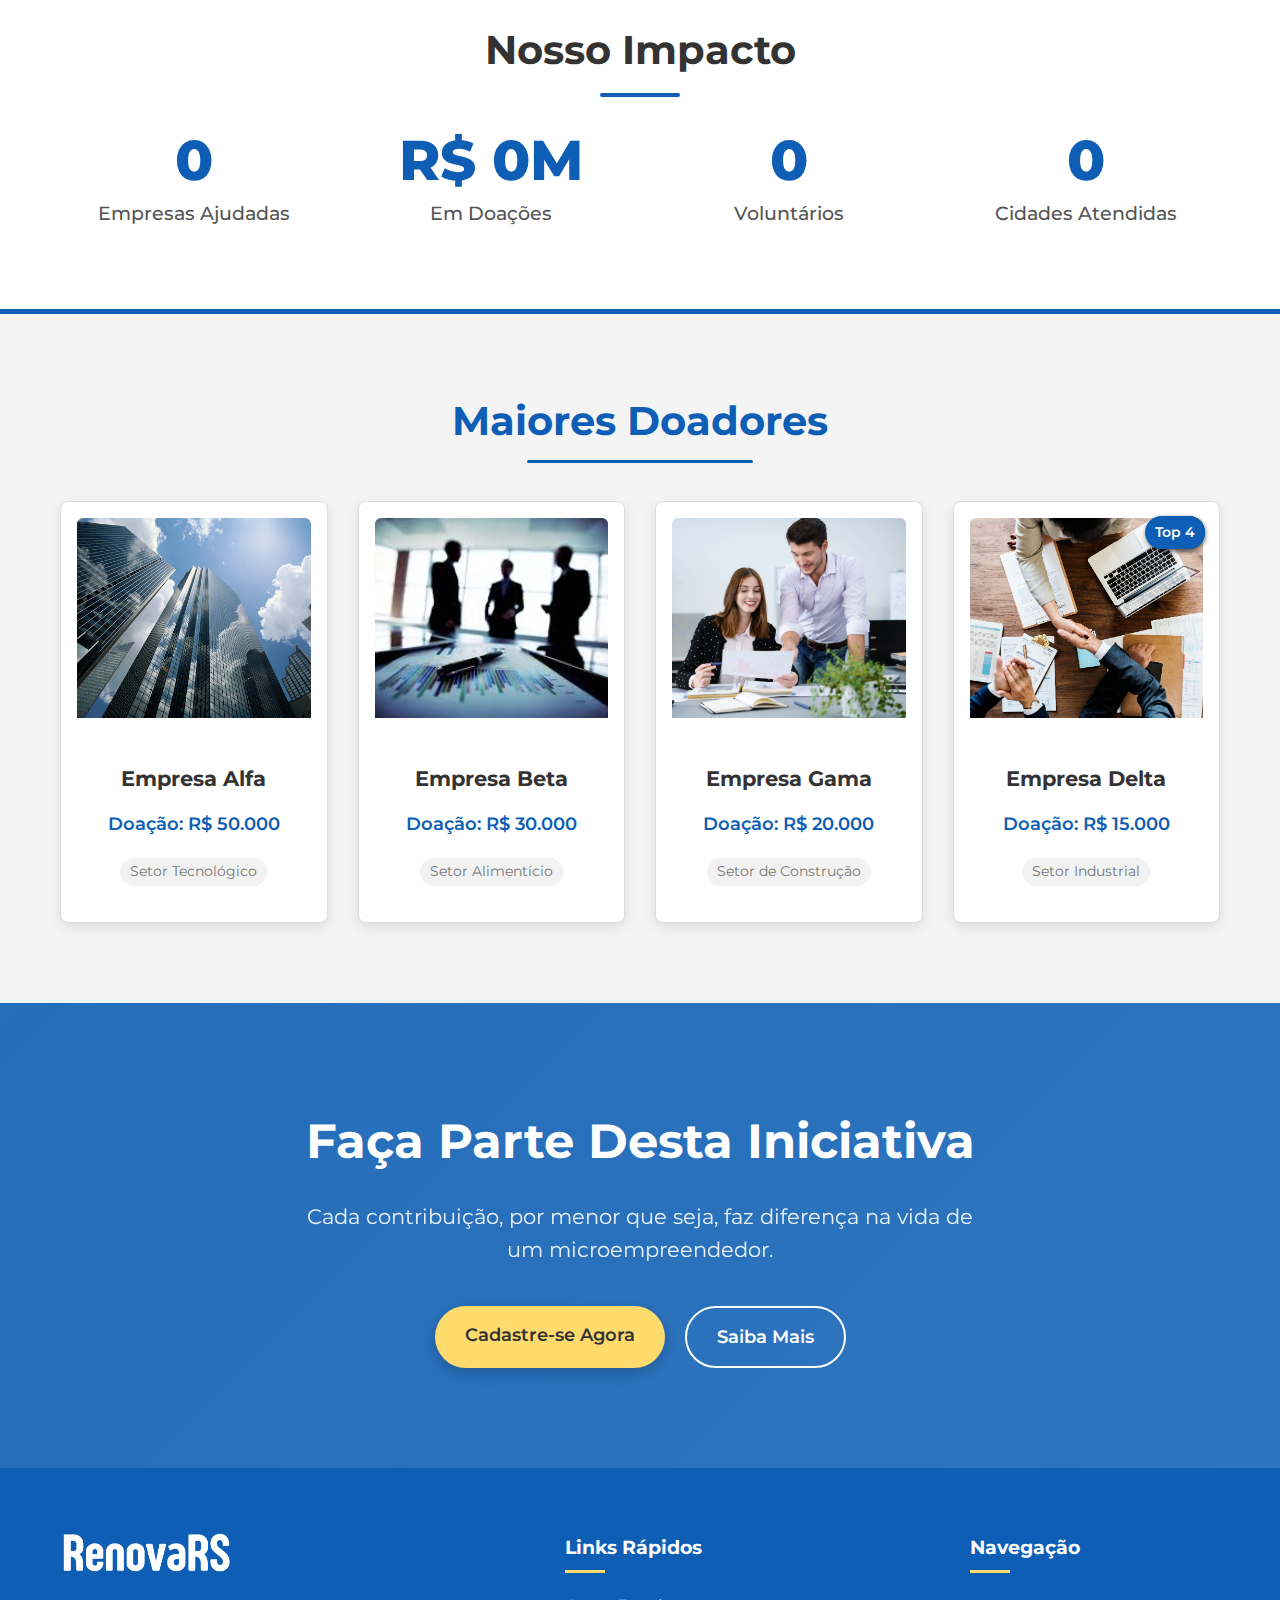
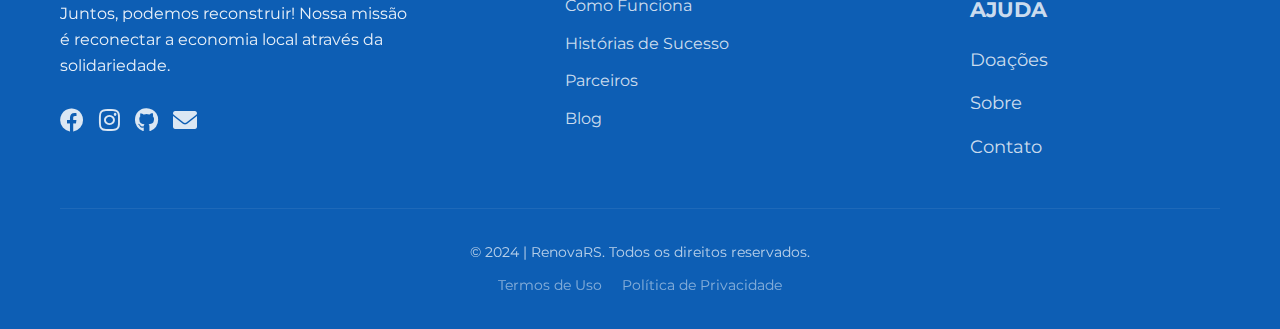
==== commit cfc6e52d: "Merge pull request #2 from Raullize/main" ====
--- a/index.html
+++ b/index.html
@@ -4,92 +4,248 @@
     <meta charset="UTF-8" />
     <meta name="viewport" content="width=device-width, initial-scale=1.0" />
     <title>RenovaRS - Economia Local</title>
+    <link rel="preconnect" href="https://fonts.googleapis.com">
+    <link rel="preconnect" href="https://fonts.gstatic.com" crossorigin>
+    <link href="https://fonts.googleapis.com/css2?family=Montserrat:wght@400;500;600;700;800&display=swap" rel="stylesheet">
     <link href="https://cdnjs.cloudflare.com/ajax/libs/font-awesome/6.0.0-beta3/css/all.min.css" rel="stylesheet" />
     <link rel="stylesheet" href="assets/styles.css" />
+    <link rel="icon" href="/assets/imgs/abaLogo.jpg" type="image/png">
   </head>
 
   <body>
     <header>
-      <!-- Topo com frase -->
       <div class="topo-header">
-        <h3>Juntos pela reconstrução da nossa comunidade</h3>
+        <div class="container">
+          <h3><i class="fas fa-heart"></i> Juntos pela reconstrução da nossa comunidade</h3>
+        </div>
       </div>
-
-      <!-- Logo e navegação -->
-      <div class="navegacao-header">
-        <div class="logo">
-          <img src="assets/imgs/logo.png" alt="Logo RenovaRS" />
-        </div>
-        <div class="icone-empresa">
-          <i class="fas fa-briefcase"></i>
-        </div>
-        <div class="botoes-header">
-          <a href="public/login.php"><button class="btn-header">Acessar</button></a> 
-          <a href="public/cadastro.html"><button class="btn-header">Cadastrar</button></a> 
-        </div>
-      </div>
-
-      <!-- Imagem de fundo com frase de destaque -->
+      <nav class="navegacao-header">
+        <div class="container">
+          <div class="logo">
+            <a href="index.html">
+              <img src="assets/imgs/logo.png" alt="Logo RenovaRS" />
+            </a>
+          </div>
+          <div class="nav-right">
+            <div class="icone-empresa">
+              <i class="fas fa-briefcase"></i>
+            </div>
+            <div class="botoes-header">
+              <a href="public/login.html" class="btn-header"><i class="fas fa-sign-in-alt"></i> Acessar</a>
+              <a href="public/cadastro.html" class="btn-header btn-header-accent"><i class="fas fa-user-plus"></i> Cadastrar</a>
+            </div>
+          </div>
+        </div>
+      </nav>
       <div class="imagem-calamidade">
-        <div class="frase-destaque">Apoie microempreendedores<br />locais ou solicite apoio para reconstrução</div>
+        <div class="overlay"></div>
+        <div class="container">
+          <div class="frase-destaque">
+            Apoie microempreendedores<br />locais ou solicite apoio para reconstrução
+            <div class="frase-subtitulo">Juntos somos mais fortes</div>
+          </div>
+        </div>
       </div>
     </header>
 
-    <!-- Seção de botões principais -->
-    <section class="acoes">
-      <div class="acao">
-        <a href="protected/ajudar.html"><button class="btn-acao">Quero Ajudar</button></a>
-      </div>
-      <div class="acao">
-        <a href="protected/receberAjuda.html"><button class="btn-acao">Preciso de Ajuda</button></a>
-      </div>
-    </section>
-
-    <!-- Maiores doadores -->
-    <section class="maiores-doadores">
-      <h2>Maiores Doadores</h2>
-      <div class="cards-doadores">
-        <div class="card">
-          <img src="assets/imgs/doador1.jpg" alt="Doador 1" />
-          <p>Doador 1 - R$ 50.000</p>
-        </div>
-        <div class="card">
-          <img src="assets/imgs/doador2.jpg" alt="Doador 2" />
-          <p>Doador 2 - R$ 30.000</p>
-        </div>
-        <div class="card">
-          <img src="assets/imgs/doador3.jpg" alt="Doador 3" />
-          <p>Doador 3 - R$ 20.000</p>
-        </div>
-        <div class="card">
-          <img src="assets/imgs/doador4.jpg" alt="Doador 4" />
-          <p>Doador 4 - R$ 15.000</p>
-        </div>
-      </div>
-    </section>
-
-    <!-- Footer -->
+    <main>
+      <section class="intro-section">
+        <div class="container">
+          <div class="intro-text">
+            <h2>O Rio Grande do Sul Precisa de Nós</h2>
+            <p>As enchentes afetaram milhares de pequenos negócios. Nossa plataforma conecta quem pode ajudar com quem precisa de apoio para recomeçar.</p>
+          </div>
+        </div>
+      </section>
+    
+      <section class="acoes">
+        <div class="container">
+          <div class="acao">
+            <div class="acao-content">
+              <i class="fas fa-hand-holding-heart acao-icon"></i>
+              <h3>Quero Ajudar</h3>
+              <p>Contribua com doações, materiais ou serviços para microempreendedores afetados.</p>
+              <a href="#" id="quero-ajudar-btn" class="btn-acao">Quero Ajudar</a>
+            </div>
+          </div>
+          <div class="acao">
+            <div class="acao-content">
+              <i class="fas fa-store acao-icon"></i>
+              <h3>Preciso de Ajuda</h3>
+              <p>Solicite apoio para reconstruir seu negócio afetado pelas enchentes.</p>
+              <a href="#" id="preciso-ajuda-btn" class="btn-acao btn-acao-secondary">Preciso de Ajuda</a>
+            </div>
+          </div>
+        </div>
+      </section>
+
+      <section class="impacto-section">
+        <div class="container">
+          <h2>Nosso Impacto</h2>
+          <div class="impacto-stats">
+            <div class="impacto-item">
+              <div class="impacto-number"><span class="counter">876</span></div>
+              <div class="impacto-label">Empresas Ajudadas</div>
+            </div>
+            <div class="impacto-item">
+              <div class="impacto-number">R$ <span class="counter">2.4</span>M</div>
+              <div class="impacto-label">Em Doações</div>
+            </div>
+            <div class="impacto-item">
+              <div class="impacto-number"><span class="counter">5280</span></div>
+              <div class="impacto-label">Voluntários</div>
+            </div>
+            <div class="impacto-item">
+              <div class="impacto-number"><span class="counter">43</span></div>
+              <div class="impacto-label">Cidades Atendidas</div>
+            </div>
+          </div>
+        </div>
+      </section>
+
+      <section class="maiores-doadores">
+        <div class="container">
+          <h2>Maiores Doadores</h2>
+          <div class="cards-doadores">
+            <div class="card">
+              <div class="card-img">
+                <img src="assets/imgs/doador1.jpg" alt="Doador 1" />
+                <div class="card-badge">Top 1</div>
+              </div>
+              <div class="card-content">
+                <h3>Empresa Alfa</h3>
+                <p>Doação: R$ 50.000</p>
+                <span class="card-categoria">Setor Tecnológico</span>
+              </div>
+            </div>
+            <div class="card">
+              <div class="card-img">
+                <img src="assets/imgs/doador2.jpg" alt="Doador 2" />
+                <div class="card-badge">Top 2</div>
+              </div>
+              <div class="card-content">
+                <h3>Empresa Beta</h3>
+                <p>Doação: R$ 30.000</p>
+                <span class="card-categoria">Setor Alimentício</span>
+              </div>
+            </div>
+            <div class="card">
+              <div class="card-img">
+                <img src="assets/imgs/doador3.jpg" alt="Doador 3" />
+                <div class="card-badge">Top 3</div>
+              </div>
+              <div class="card-content">
+                <h3>Empresa Gama</h3>
+                <p>Doação: R$ 20.000</p>
+                <span class="card-categoria">Setor de Construção</span>
+              </div>
+            </div>
+            <div class="card">
+              <div class="card-img">
+                <img src="assets/imgs/doador4.jpg" alt="Doador 4" />
+                <div class="card-badge">Top 4</div>
+              </div>
+              <div class="card-content">
+                <h3>Empresa Delta</h3>
+                <p>Doação: R$ 15.000</p>
+                <span class="card-categoria">Setor Industrial</span>
+              </div>
+            </div>
+          </div>
+        </div>
+      </section>
+      
+      <section class="cta-section">
+        <div class="container">
+          <div class="cta-content">
+            <h2>Faça Parte Desta Iniciativa</h2>
+            <p>Cada contribuição, por menor que seja, faz diferença na vida de um microempreendedor.</p>
+            <div class="cta-buttons">
+              <a href="public/cadastro.html" class="btn-cta">Cadastre-se Agora</a>
+              <a href="#about" class="btn-cta-secondary">Saiba Mais</a>
+            </div>
+          </div>
+        </div>
+      </section>
+    </main>
+
     <footer>
-      <div class="footer-esquerda">
-        <img src="assets/imgs/logo.png" alt="Logo RenovaRS" />
-        <p>Juntos, podemos reconstruir!</p>
-        <div class="icones-redes-sociais">
-          <i class="fab fa-facebook"></i>
-          <i class="fab fa-instagram"></i>
-          <i class="fab fa-github"></i>
-        </div>
-      </div>
-      <div class="footer-direita">
-        <ul>
-          <li>Navegação</li>
-          <li><a href="#ajuda">Ajuda</a></li>
-          <li><a href="#doacoes">Doações</a></li>
-          <li><a href="#sobre">Sobre</a></li>
-        </ul>
-      </div>
-      <div class="copyright">
-        <p>2024 | © Deps Models. All rights reserved.</p>
+      <div class="container">
+        <div class="footer-content">
+          <div class="footer-esquerda">
+            <img src="assets/imgs/logo.png" alt="Logo RenovaRS" />
+            <p>Juntos, podemos reconstruir! Nossa missão é reconectar a economia local através da solidariedade.</p>
+            <div class="icones-redes-sociais">
+              <a href="#" class="social-icon"><i class="fab fa-facebook"></i></a>
+              <a href="#" class="social-icon"><i class="fab fa-instagram"></i></a>
+              <a href="#" class="social-icon"><i class="fab fa-github"></i></a>
+              <a href="#" class="social-icon"><i class="fa fa-envelope"></i></a>
+            </div>
+          </div>
+          <div class="footer-middle">
+            <h4>Links Rápidos</h4>
+            <ul>
+              <li><a href="#como-funciona">Como Funciona</a></li>
+              <li><a href="#historias">Histórias de Sucesso</a></li>
+              <li><a href="#parceiros">Parceiros</a></li>
+              <li><a href="#blog">Blog</a></li>
+            </ul>
+          </div>
+          <div class="footer-direita">
+            <h4>Navegação</h4>
+            <ul>
+              <li><a href="#ajuda">Ajuda</a></li>
+              <li><a href="#doacoes">Doações</a></li>
+              <li><a href="#sobre">Sobre</a></li>
+              <li><a href="#contato">Contato</a></li>
+            </ul>
+          </div>
+        </div>
+        <div class="copyright">
+          <p>&copy; 2024 | RenovaRS. Todos os direitos reservados.</p>
+          <div class="footer-links">
+            <a href="#termos">Termos de Uso</a>
+            <a href="#privacidade">Política de Privacidade</a>
+          </div>
+        </div>
       </div>
     </footer>
+
+    <script src="assets/js/auth.js"></script>
+    <script>
+      // Simples animação para contadores
+      document.addEventListener("DOMContentLoaded", function() {
+        const counters = document.querySelectorAll('.counter');
+        
+        counters.forEach(counter => {
+          const target = parseFloat(counter.textContent);
+          const increment = target / 50;
+          let current = 0;
+          
+          const updateCounter = () => {
+            if (current < target) {
+              current += increment;
+              if (current > target) current = target;
+              counter.textContent = current.toFixed(target % 1 === 0 ? 0 : 1);
+              setTimeout(updateCounter, 30);
+            }
+          };
+          
+          counter.textContent = '0';
+          
+          // Iniciar animação quando o elemento estiver visível
+          const observer = new IntersectionObserver((entries) => {
+            entries.forEach(entry => {
+              if (entry.isIntersecting) {
+                updateCounter();
+                observer.unobserve(entry.target);
+              }
+            });
+          }, { threshold: 0.5 });
+          
+          observer.observe(counter.parentElement);
+        });
+      });
+    </script>
   </body>
 </html>
--- a/assets/styles.css
+++ b/assets/styles.css
@@ -1,67 +1,133 @@
+/* Variáveis de cores e estilo */
+:root {
+  --primary-color: #0d5eb4;
+  --primary-dark: #0a4a90;
+  --secondary-color: #28a745;
+  --secondary-dark: #218838;
+  --text-color: #333;
+  --light-gray: #f4f4f4;
+  --medium-gray: #ddd;
+  --white: #fff;
+  --box-shadow: 0 4px 12px rgba(0, 0, 0, 0.1);
+  --transition: all 0.3s ease;
+  --border-radius: 8px;
+  --container-width: 1200px;
+  --accent-color: #ffdb6d;
+}
+
 /* Reset de margens e paddings */
 * {
   margin: 0;
   padding: 0;
   box-sizing: border-box;
-  font-family: Arial, sans-serif;
+  font-family: 'Montserrat', Arial, sans-serif;
+}
+
+/* Container para controle de largura */
+.container {
+  max-width: var(--container-width);
+  margin: 0 auto;
+  padding: 0 20px;
+  width: 100%;
 }
 
 /* Corpo da página */
 body {
-  background-color: #f4f4f4;
-  color: #333;
+  background-color: var(--light-gray);
+  color: var(--text-color);
+  line-height: 1.6;
+  overflow-x: hidden;
 }
 
 /* Cabeçalho */
 header {
-  background-color: #0d5eb4;
-  color: white;
+  background-color: var(--primary-color);
+  color: var(--white);
+  position: relative;
 }
 
 /* Frase no topo do header */
 .topo-header {
+  background-color: rgba(0, 0, 0, 0.1);
   text-align: center;
-  padding: 1.25rem;
+  padding: 0.8rem 0;
 }
 
 .topo-header h3 {
-  font-size: 1.5rem;
+  font-size: 1.2rem;
+  font-weight: 500;
+  letter-spacing: 0.5px;
 }
 
 /* Navegação com logo e botões */
 .navegacao-header {
   display: flex;
+  align-items: center;
+  padding: 1rem 0;
+  position: relative;
+  z-index: 100;
+}
+
+.navegacao-header .container {
+  display: flex;
   justify-content: space-between;
   align-items: center;
-  padding: 1.25rem 2.25rem;
 }
 
 .logo img {
-  height: 60px;
+  height: 55px;
+  transition: transform 0.3s ease;
+}
+
+.logo:hover img {
+  transform: scale(1.05);
+}
+
+.nav-right {
+  display: flex;
+  align-items: center;
+  gap: 20px;
 }
 
 .icone-empresa i {
-  font-size: 2.5rem;
-}
-
-.botoes-header button {
-  background-color: #28a745;
-  color: white;
-  padding: 15px 25px;
+  font-size: 1.8rem;
+  color: var(--white);
+  transition: var(--transition);
+}
+
+.icone-empresa i:hover {
+  transform: rotate(10deg);
+}
+
+.botoes-header {
+  display: flex;
+  gap: 15px;
+}
+
+.btn-header {
+  display: inline-block;
+  background-color: var(--secondary-color);
+  color: var(--white);
+  padding: 10px 20px;
   border: none;
+  border-radius: var(--border-radius);
   cursor: pointer;
-  margin-left: 10px;
-  border-radius: 8px;
-  font-size: 1.2rem;
-}
-
-.botoes-header button:hover {
-  background-color: #218838;
+  font-size: 1rem;
+  font-weight: 500;
+  text-decoration: none;
+  transition: var(--transition);
+  box-shadow: 0 2px 4px rgba(0, 0, 0, 0.1);
+}
+
+.btn-header:hover {
+  background-color: var(--secondary-dark);
+  transform: translateY(-3px);
+  box-shadow: 0 4px 8px rgba(0, 0, 0, 0.15);
 }
 
 /* Seção com imagem de fundo e frase de destaque */
 .imagem-calamidade {
-  background-image: url('../assets/imgs/calamidade.webp'); /* ajuste o caminho conforme a localização do arquivo CSS */
+  background-image: url('../assets/imgs/calamidade.jpg');
   background-size: cover;
   background-position: center;
   height: 500px;
@@ -69,167 +135,1874 @@
   justify-content: center;
   align-items: center;
   position: relative;
-  opacity: 0.9;
-}
-
+}
+
+.overlay {
+  position: absolute;
+  top: 0;
+  left: 0;
+  width: 100%;
+  height: 100%;
+  background-color: rgba(0, 0, 0, 0.65);
+  z-index: 1;
+}
+
+.imagem-calamidade .container {
+  position: relative;
+  z-index: 2;
+  text-align: center;
+}
+
+.frase-destaque {
+  position: relative;
+  animation: fadeInScale 1.2s ease-out;
+}
+
+.frase-destaque h1, 
 .frase-destaque {
   font-size: 3.5rem;
-  font-family: Impact, Haettenschweiler, 'Arial Narrow Bold', sans-serif;
-  color: white;
-  text-align: center;
-  background: rgba(0, 0, 0, 0.85);
-  padding: 10px 20px;
-  border-radius: 10px;
+  font-weight: 800;
+  line-height: 1.2;
+  text-shadow: 0 2px 15px rgba(0, 0, 0, 0.7);
+  letter-spacing: 1px;
+}
+
+@keyframes fadeInScale {
+  0% {
+    opacity: 0;
+    transform: scale(0.95);
+  }
+  100% {
+    opacity: 1;
+    transform: scale(1);
+  }
+}
+
+.btn-acao {
+  position: relative;
+  overflow: hidden;
+  transition: transform 0.5s cubic-bezier(0.175, 0.885, 0.32, 1.275), box-shadow 0.3s ease;
+}
+
+.btn-acao::after {
+  content: '';
   position: absolute;
-  z-index: 1;
-  text-transform: uppercase;
+  top: 0;
+  left: 0;
+  width: 100%;
+  height: 100%;
+  background: linear-gradient(to right, rgba(255, 255, 255, 0), rgba(255, 255, 255, 0.2), rgba(255, 255, 255, 0));
+  transform: translateX(-100%);
+  transition: transform 0.6s ease;
+}
+
+.btn-acao:hover::after {
+  transform: translateX(100%);
+}
+
+.cards-doadores {
+  position: relative;
+}
+
+.cards-doadores::before {
+  content: '';
+  position: absolute;
+  top: 50%;
+  left: 0;
+  width: 100%;
+  height: 1px;
+  background: linear-gradient(to right, rgba(0, 0, 0, 0), rgba(0, 0, 0, 0.1), rgba(0, 0, 0, 0));
+  z-index: -1;
 }
 
 /* Seção de botões principais */
 .acoes {
-  display: flex;
-  justify-content: space-around;
-  margin: 6rem 0;
-}
-
-.acoes .acao {
+  padding: 5rem 0;
+  background-color: var(--white);
+}
+
+.acoes .container {
+  display: flex;
+  justify-content: center;
+  gap: 40px;
+}
+
+.acao {
   flex: 1;
+  max-width: 350px;
+}
+
+.btn-acao {
+  display: block;
+  background-color: var(--primary-color);
+  color: var(--white);
+  padding: 20px 30px;
+  font-size: 2rem;
+  border: none;
+  border-radius: var(--border-radius);
+  cursor: pointer;
   text-align: center;
-}
-
-.btn-acao {
-  background-color: #0d5eb4;
-  color: white;
-  padding: 30px 40px;
-  font-size: 3rem;
-  border: none;
-  cursor: pointer;
-  border-radius: 18px;
+  text-decoration: none;
+  font-weight: 600;
+  box-shadow: var(--box-shadow);
+  transition: var(--transition);
+  width: 100%;
 }
 
 .btn-acao:hover {
-  background-color: #0056b3;
+  background-color: var(--primary-dark);
+  transform: translateY(-5px);
+  box-shadow: 0 10px 20px rgba(0, 0, 0, 0.2);
 }
 
 /* Seção de Maiores Doadores */
 .maiores-doadores {
+  padding: 5rem 0;
+  background-color: var(--light-gray);
+  position: relative;
+}
+
+.maiores-doadores::before {
+  content: "";
+  position: absolute;
+  top: 0;
+  left: 0;
+  width: 100%;
+  height: 5px;
+  background: var(--primary-color);
+}
+
+.maiores-doadores h2 {
   text-align: center;
-  padding-bottom: 7.5rem;
-}
-
-.maiores-doadores h2 {
-  margin: 3rem 0;
-  font-size: 3rem;
+  margin-bottom: 3rem;
+  font-size: 2.5rem;
+  color: var(--primary-color);
+  position: relative;
+  display: inline-block;
+  left: 50%;
+  transform: translateX(-50%);
+}
+
+.maiores-doadores h2::after {
+  content: '';
+  position: absolute;
+  bottom: -10px;
+  left: 20%;
+  width: 60%;
+  height: 3px;
+  background: var(--primary-color);
+  border-radius: 3px;
 }
 
 .cards-doadores {
-  display: flex;
-  justify-content: space-around;
+  display: grid;
+  grid-template-columns: repeat(auto-fit, minmax(250px, 1fr));
+  gap: 30px;
 }
 
 /* Estilo para os cards dos maiores doadores */
 .card {
-    background-color: #fff;
-    border: 1px solid #ddd;
-    width: 25rem;
-    height: 25rem;
-    padding: 1rem;
-    text-align: center;
-    border-radius: 1rem;
-    transition: transform 0.9s ease, box-shadow 0.3s ease;
-    overflow: hidden;
+  background-color: var(--white);
+  border: 1px solid var(--medium-gray);
+  padding: 1rem;
+  border-radius: var(--border-radius);
+  transition: var(--transition);
+  overflow: hidden;
+  box-shadow: var(--box-shadow);
 }
 
 /* Efeito de elevação ao passar o mouse sobre o card */
 .card:hover {
-    transform: translateY(-10px);
-    box-shadow: 0 4px 8px rgba(0, 0, 0, 0.2);
+  transform: translateY(-10px);
+  box-shadow: 0 12px 20px rgba(0, 0, 0, 0.15);
+}
+
+.card-img {
+  overflow: hidden;
+  border-radius: calc(var(--border-radius) - 2px);
+  margin-bottom: 1rem;
 }
 
 .card img {
   width: 100%;
-  height: 15rem;
+  height: 200px;
   object-fit: cover;
-  border-radius: 1rem;
+  transition: transform 0.6s ease;
+}
+
+.card:hover img {
+  transform: scale(1.1);
 }
 
 /* Espaçamento acima do parágrafo */
 .card p {
-    font-weight: bold;
-    padding-top: 3.5rem;
+  font-weight: 600;
+  font-size: 1.1rem;
+  color: var(--text-color);
+  padding: 10px 0;
 }
 
 /* Footer */
 footer {
-  background-color: #0d5eb4;
-  color: white;
-  padding: 20px 0;
+  background-color: var(--primary-color);
+  color: var(--white);
+  padding: 4rem 0 2rem;
+  position: relative;
+}
+
+.footer-content {
   display: flex;
   justify-content: space-between;
-  align-items: flex-start;
   flex-wrap: wrap;
-  padding: 2rem 20rem;
+  margin-bottom: 2rem;
 }
 
 .footer-esquerda {
   display: flex;
   flex-direction: column;
   align-items: flex-start;
-  padding-left: 17.5px;
+  max-width: 350px;
 }
 
 .footer-esquerda img {
-  height: 40px;
-  margin-bottom: 10px;
+  height: 45px;
+  margin-bottom: 1.5rem;
+  filter: brightness(0) invert(1);
+}
+
+.footer-esquerda p {
+  margin-bottom: 1.5rem;
+  opacity: 0.9;
+  line-height: 1.6;
 }
 
 .icones-redes-sociais {
-  margin-top: 1rem;
-}
-
-.icones-redes-sociais i {
+  display: flex;
+  gap: 15px;
+}
+
+.social-icon {
   font-size: 1.5rem;
-  margin-right: 15px;
-  cursor: pointer;
+  color: var(--white);
+  transition: var(--transition);
+  opacity: 0.85;
+}
+
+.social-icon:hover {
+  color: var(--secondary-color);
+  opacity: 1;
+  transform: translateY(-3px);
 }
 
 .footer-direita {
-  text-align: right;
   padding-right: 20px;
 }
 
 .footer-direita ul {
   list-style: none;
-  padding: 0;
 }
 
 .footer-direita ul li {
-  margin-bottom: 10px;
-  font-size: 1.25rem;
+  margin-bottom: 15px;
+  font-size: 1.1rem;
 }
 
 .footer-direita ul li:first-child {
-  color: #fff;
-  font-weight: bold;
+  color: var(--white);
+  font-weight: 700;
   font-size: 1.3rem;
   text-transform: uppercase;
+  margin-bottom: 20px;
 }
 
 /* Estilo para links de navegação */
 .footer-direita ul li a {
-  color: #ccc;
+  color: rgba(255, 255, 255, 0.8);
   text-decoration: none;
-  transition: color 0.3s ease;
+  transition: var(--transition);
+  position: relative;
+  padding-left: 0;
 }
 
 .footer-direita ul li a:hover {
-  color: #fff;
+  color: var(--white);
+  padding-left: 5px;
 }
 
 /* Copyright */
 .copyright {
   text-align: center;
+  border-top: 1px solid rgba(255, 255, 255, 0.1);
+  padding-top: 2rem;
+  font-size: 0.9rem;
+  opacity: 0.7;
+}
+
+/* Responsividade */
+@media (max-width: 992px) {
+  .frase-destaque {
+    font-size: 2.5rem;
+  }
+  
+  .btn-acao {
+    font-size: 1.8rem;
+    padding: 15px 25px;
+  }
+  
+  .maiores-doadores h2 {
+    font-size: 2.2rem;
+  }
+}
+
+@media (max-width: 768px) {
+  .acoes .container {
+    flex-direction: column;
+    align-items: center;
+  }
+  
+  .acao {
+    max-width: 100%;
+    width: 100%;
+    margin-bottom: 20px;
+  }
+  
+  .footer-content {
+    flex-direction: column;
+    gap: 2rem;
+  }
+  
+  .footer-direita {
+    padding-right: 0;
+  }
+  
+  .footer-esquerda {
+    max-width: 100%;
+  }
+  
+  .imagem-calamidade {
+    height: 400px;
+  }
+  
+  .frase-destaque {
+    font-size: 2rem;
+    padding: 15px 20px;
+  }
+  
+  .cards-doadores {
+    grid-template-columns: repeat(auto-fit, minmax(200px, 1fr));
+  }
+}
+
+@media (max-width: 576px) {
+  .navegacao-header .container {
+    flex-direction: column;
+    gap: 15px;
+    padding: 10px 0;
+  }
+  
+  .logo img {
+    height: 45px;
+  }
+  
+  .nav-right {
+    width: 100%;
+    justify-content: center;
+  }
+  
+  .imagem-calamidade {
+    height: 350px;
+  }
+  
+  .frase-destaque {
+    font-size: 1.5rem;
+  }
+  
+  .btn-acao {
+    font-size: 1.5rem;
+    padding: 15px;
+  }
+  
+  .maiores-doadores h2 {
+    font-size: 1.8rem;
+  }
+  
+  .card img {
+    height: 160px;
+  }
+  
+  .card p {
+    font-size: 1rem;
+  }
+}
+
+/* Estilos para páginas de autenticação (login/cadastro) */
+.auth-page {
+  min-height: 100vh;
+  display: flex;
+  align-items: center;
+  justify-content: center;
+  background-color: #f5f5f5;
+  padding: 20px;
+}
+
+.auth-container {
+  display: flex;
   width: 100%;
+  max-width: 1100px;
+  height: 700px;
+  background-color: white;
+  border-radius: 12px;
+  overflow: hidden;
+  box-shadow: 0 10px 30px rgba(0, 0, 0, 0.1);
+}
+
+.auth-left {
+  width: 45%;
+  background-image: url('../assets/imgs/calamidade.jpg');
+  background-size: cover;
+  background-position: center;
+  position: relative;
+  display: flex;
+  align-items: center;
+  justify-content: center;
+  padding: 40px;
+  color: white;
+}
+
+.auth-overlay {
+  position: absolute;
+  top: 0;
+  left: 0;
+  width: 100%;
+  height: 100%;
+  background: linear-gradient(135deg, rgba(13, 94, 180, 0.85) 0%, rgba(13, 94, 180, 0.95) 100%);
+  z-index: 1;
+}
+
+.auth-content {
+  position: relative;
+  z-index: 2;
+  text-align: center;
+}
+
+.auth-content h2 {
+  font-size: 32px;
+  margin-bottom: 20px;
+  font-weight: 700;
+}
+
+.auth-content p {
+  font-size: 16px;
+  opacity: 0.9;
+  line-height: 1.6;
+}
+
+.auth-right {
+  width: 55%;
+  padding: 40px;
+  display: flex;
+  flex-direction: column;
+}
+
+.auth-header {
+  display: flex;
+  justify-content: flex-end;
+  align-items: center;
+  margin-bottom: 40px;
+}
+
+.auth-logo {
+  position: absolute;
+  left: 40px;
+  top: 40px;
+  z-index: 3;
+}
+
+.auth-logo img {
+  height: 50px;
+  filter: drop-shadow(0 0 5px rgba(0, 0, 0, 0.2));
+}
+
+.auth-back {
+  display: flex;
+  align-items: center;
+  color: #666;
+  text-decoration: none;
+  font-size: 14px;
+  transition: var(--transition);
+}
+
+.auth-back i {
+  margin-right: 6px;
+  font-size: 12px;
+}
+
+.auth-back:hover {
+  color: var(--primary-color);
+}
+
+.auth-form-container {
+  flex: 1;
+  display: flex;
+  flex-direction: column;
+  overflow-y: auto;
+  padding-right: 15px;
+}
+
+.auth-form-container h1 {
+  font-size: 28px;
+  margin-bottom: 10px;
+  color: var(--text-color);
+}
+
+.auth-subtitle {
+  color: #666;
+  font-size: 15px;
+  margin-bottom: 30px;
+}
+
+.auth-form {
+  margin-bottom: 20px;
+}
+
+.form-group {
+  margin-bottom: 20px;
+}
+
+.form-group label {
+  display: block;
+  margin-bottom: 6px;
+  font-size: 14px;
+  font-weight: 500;
+  color: var(--text-color);
+}
+
+.input-with-icon {
+  position: relative;
+}
+
+.input-with-icon i {
+  position: absolute;
+  left: 15px;
+  top: 50%;
+  transform: translateY(-50%);
+  color: #aaa;
+  font-size: 16px;
+}
+
+.input-with-icon input {
+  width: 100%;
+  padding: 12px 12px 12px 45px;
+  border: 1px solid #ddd;
+  border-radius: 8px;
+  font-size: 15px;
+  transition: var(--transition);
+}
+
+.input-with-icon input#cnpj {
+  padding-left: 50px;
+}
+
+.input-with-icon input:focus {
+  border-color: var(--primary-color);
+  outline: none;
+  box-shadow: 0 0 0 2px rgba(13, 94, 180, 0.1);
+}
+
+.input-with-icon input::placeholder {
+  color: #aaa;
+}
+
+.form-options {
+  display: flex;
+  justify-content: space-between;
+  align-items: center;
+  margin-bottom: 25px;
+  font-size: 14px;
+}
+
+.remember-me {
+  display: flex;
+  align-items: center;
+}
+
+.remember-me input {
+  margin-right: 8px;
+}
+
+.forgot-password {
+  color: var(--primary-color);
+  text-decoration: none;
+  transition: var(--transition);
+}
+
+.forgot-password:hover {
+  text-decoration: underline;
+}
+
+.terms-check {
+  display: flex;
+  align-items: flex-start;
+}
+
+.terms-check input {
+  margin-right: 8px;
+  margin-top: 3px;
+}
+
+.terms-check label {
+  font-size: 13px;
+  line-height: 1.4;
+}
+
+.terms-check a {
+  color: var(--primary-color);
+  text-decoration: none;
+}
+
+.terms-check a:hover {
+  text-decoration: underline;
+}
+
+.btn-auth {
+  width: 100%;
+  padding: 14px;
+  background-color: var(--primary-color);
+  color: white;
+  border: none;
+  border-radius: 8px;
+  font-size: 16px;
+  font-weight: 600;
+  cursor: pointer;
+  transition: var(--transition);
+}
+
+.btn-auth:hover {
+  background-color: var(--primary-dark);
+  transform: translateY(-2px);
+  box-shadow: 0 5px 15px rgba(13, 94, 180, 0.2);
+}
+
+.auth-separator {
+  display: flex;
+  align-items: center;
+  margin: 25px 0;
+  color: #aaa;
+  font-size: 14px;
+}
+
+.auth-separator:before,
+.auth-separator:after {
+  content: "";
+  flex: 1;
+  height: 1px;
+  background-color: #eee;
+}
+
+.auth-separator span {
+  padding: 0 15px;
+}
+
+.auth-options {
+  margin-bottom: 25px;
+}
+
+.btn-social {
+  display: flex;
+  align-items: center;
+  justify-content: center;
+  width: 100%;
+  padding: 12px;
+  background-color: #fff;
+  color: #555;
+  border: 1px solid #ddd;
+  border-radius: 8px;
+  font-size: 15px;
+  text-decoration: none;
+  transition: var(--transition);
+}
+
+.btn-social i {
+  margin-right: 10px;
+  font-size: 18px;
+}
+
+.btn-google i {
+  color: #DB4437;
+}
+
+.btn-social:hover {
+  background-color: #f9f9f9;
+  box-shadow: 0 3px 8px rgba(0, 0, 0, 0.05);
+}
+
+.auth-footer {
+  margin-top: auto;
+  text-align: center;
+  font-size: 14px;
+  color: #666;
+}
+
+.auth-footer p {
+  margin-bottom: 8px;
+}
+
+.auth-footer a {
+  color: var(--primary-color);
+  text-decoration: none;
+  font-weight: 500;
+  transition: var(--transition);
+}
+
+.auth-footer a:hover {
+  text-decoration: underline;
+}
+
+/* Responsividade para páginas de autenticação */
+@media (max-width: 992px) {
+  .auth-container {
+    height: auto;
+    max-width: 900px;
+  }
+  
+  .auth-left {
+    width: 40%;
+  }
+  
+  .auth-right {
+    width: 60%;
+  }
+}
+
+@media (max-width: 768px) {
+  .auth-container {
+    flex-direction: column;
+    height: auto;
+    max-width: 500px;
+  }
+  
+  .auth-left {
+    width: 100%;
+    height: 180px;
+    padding: 20px;
+  }
+  
+  .auth-content h2 {
+    font-size: 26px;
+    margin-bottom: 10px;
+  }
+  
+  .auth-content p {
+    font-size: 14px;
+  }
+  
+  .auth-right {
+    width: 100%;
+    padding: 30px;
+  }
+  
+  .auth-header {
+    margin-bottom: 25px;
+  }
+  
+  .auth-form-container h1 {
+    font-size: 24px;
+  }
+  
+  .auth-subtitle {
+    margin-bottom: 20px;
+  }
+}
+
+/* Estilos para páginas de dashboard (Quero Ajudar/Preciso de Ajuda) */
+.user-info {
+  display: flex;
+  align-items: center;
+  gap: 15px;
+  color: white;
+}
+
+#user-name {
+  font-weight: 500;
+  font-size: 14px;
+}
+
+.btn-logout {
+  color: white;
+  text-decoration: none;
+  font-size: 14px;
+  opacity: 0.8;
+  transition: var(--transition);
+  display: flex;
+  align-items: center;
+  gap: 5px;
+}
+
+.btn-logout:hover {
+  opacity: 1;
+  transform: translateY(-2px);
+}
+
+.dashboard-main {
+  min-height: calc(100vh - 70px - 350px);
+}
+
+.dashboard-hero {
+  background-color: var(--primary-color);
+  color: white;
+  padding: 60px 0;
+  text-align: center;
+}
+
+.dashboard-hero h1 {
+  font-size: 42px;
+  margin-bottom: 15px;
+  font-weight: 700;
+}
+
+.dashboard-hero p {
+  font-size: 18px;
+  opacity: 0.9;
+  max-width: 600px;
+  margin: 0 auto;
+}
+
+.dashboard-content {
+  padding: 80px 0;
+  background-color: var(--light-gray);
+}
+
+.dashboard-cards {
+  display: grid;
+  grid-template-columns: repeat(auto-fit, minmax(280px, 1fr));
+  gap: 30px;
+}
+
+.dashboard-card {
+  background-color: white;
+  border-radius: 12px;
+  box-shadow: var(--box-shadow);
+  padding: 30px;
+  text-align: center;
+  transition: var(--transition);
+}
+
+.dashboard-card:hover {
+  transform: translateY(-10px);
+  box-shadow: 0 15px 30px rgba(0, 0, 0, 0.1);
+}
+
+.card-icon {
+  display: inline-flex;
+  align-items: center;
+  justify-content: center;
+  width: 80px;
+  height: 80px;
+  background-color: rgba(13, 94, 180, 0.1);
+  color: var(--primary-color);
+  border-radius: 50%;
+  margin-bottom: 20px;
+}
+
+.card-icon i {
+  font-size: 36px;
+}
+
+.dashboard-card h3 {
+  font-size: 20px;
+  margin-bottom: 15px;
+  color: var(--text-color);
+}
+
+.dashboard-card p {
+  color: #666;
+  margin-bottom: 25px;
+  line-height: 1.6;
+}
+
+.btn-card {
+  display: inline-block;
+  padding: 12px 25px;
+  background-color: var(--primary-color);
+  color: white;
+  border-radius: 8px;
+  text-decoration: none;
+  font-weight: 500;
+  transition: var(--transition);
+}
+
+.btn-card:hover {
+  background-color: var(--primary-dark);
+  transform: translateY(-3px);
+  box-shadow: 0 5px 15px rgba(13, 94, 180, 0.2);
+}
+
+.support-section {
+  padding: 80px 0;
+  background-color: white;
+  text-align: center;
+}
+
+.support-section h2 {
+  font-size: 32px;
+  margin-bottom: 50px;
+  color: var(--text-color);
+}
+
+.impact-stats {
+  display: flex;
+  justify-content: space-around;
+  flex-wrap: wrap;
+  gap: 30px;
+}
+
+.impact-item {
+  flex: 1;
+  min-width: 200px;
+}
+
+.impact-number {
+  font-size: 36px;
+  font-weight: 700;
+  color: var(--primary-color);
+  margin-bottom: 10px;
+}
+
+.impact-label {
+  font-size: 16px;
+  color: #666;
+}
+
+.testimonials-section {
+  padding: 80px 0;
+  background-color: var(--light-gray);
+}
+
+.testimonials-section h2 {
+  text-align: center;
+  font-size: 32px;
+  margin-bottom: 50px;
+  color: var(--text-color);
+}
+
+.testimonials {
+  display: grid;
+  grid-template-columns: repeat(auto-fit, minmax(400px, 1fr));
+  gap: 30px;
+}
+
+.testimonial {
+  background-color: white;
+  border-radius: 12px;
+  padding: 30px;
+  box-shadow: var(--box-shadow);
+  transition: var(--transition);
+}
+
+.testimonial:hover {
+  transform: translateY(-5px);
+  box-shadow: 0 10px 25px rgba(0, 0, 0, 0.08);
+}
+
+.testimonial-content {
+  margin-bottom: 20px;
+}
+
+.testimonial-content p {
+  font-style: italic;
+  line-height: 1.7;
+  color: #555;
+  font-size: 16px;
+}
+
+.testimonial-author {
+  display: flex;
+  align-items: center;
+}
+
+.testimonial-author img {
+  width: 50px;
+  height: 50px;
+  border-radius: 50%;
+  object-fit: cover;
+  margin-right: 15px;
+}
+
+.testimonial-author h4 {
+  font-size: 16px;
+  margin-bottom: 3px;
+  color: var(--text-color);
+}
+
+.testimonial-author p {
+  font-size: 14px;
+  color: #666;
+}
+
+@media (max-width: 992px) {
+  .dashboard-hero h1 {
+    font-size: 36px;
+  }
+  
+  .dashboard-hero p {
+    font-size: 16px;
+  }
+  
+  .testimonials {
+    grid-template-columns: 1fr;
+  }
+}
+
+@media (max-width: 768px) {
+  .dashboard-hero {
+    padding: 40px 0;
+  }
+  
+  .dashboard-hero h1 {
+    font-size: 30px;
+  }
+  
+  .dashboard-content, 
+  .support-section, 
+  .testimonials-section {
+    padding: 50px 0;
+  }
+  
+  .support-section h2,
+  .testimonials-section h2 {
+    font-size: 26px;
+    margin-bottom: 30px;
+  }
+  
+  .impact-stats {
+    flex-direction: column;
+    gap: 20px;
+  }
+  
+  .impact-item {
+    min-width: 100%;
+  }
+}
+
+@media (max-width: 576px) {
+  .dashboard-hero h1 {
+    font-size: 26px;
+  }
+  
+  .dashboard-hero p {
+    font-size: 14px;
+  }
+  
+  .testimonial {
+    padding: 20px;
+  }
+  
+  .testimonial-content p {
+    font-size: 14px;
+  }
+}
+
+/* Checkboxes para formulários de cadastro */
+.checkbox-options {
+  display: flex;
+  flex-direction: column;
+  gap: 12px;
+  margin-top: 8px;
+}
+
+.checkbox-option {
+  display: flex;
+  align-items: center;
+  gap: 10px;
+}
+
+.checkbox-option input[type="checkbox"] {
+  width: 18px;
+  height: 18px;
+  cursor: pointer;
+}
+
+.checkbox-option label {
+  font-size: 14px;
+  margin-bottom: 0;
+}
+
+/* Botão header com destaque */
+.btn-header-accent {
+  background-color: var(--accent-color);
+  color: var(--text-color);
+  border: none;
+  box-shadow: 0 4px 8px rgba(0, 0, 0, 0.15);
+}
+
+.btn-header-accent:hover {
+  background-color: #ffdb6d;
+  transform: translateY(-3px);
+  box-shadow: 0 6px 12px rgba(0, 0, 0, 0.2);
+}
+
+/* Subtítulo para o hero */
+.frase-subtitulo {
+  font-size: 1.5rem;
+  font-weight: 400;
+  opacity: 0.9;
+  margin-top: 1.5rem;
+  text-transform: none;
+  animation: fadeInUp 1.5s ease-out 0.5s forwards;
+  opacity: 0;
+}
+
+@keyframes fadeInUp {
+  from {
+    opacity: 0;
+    transform: translateY(20px);
+  }
+  to {
+    opacity: 1;
+    transform: translateY(0);
+  }
+}
+
+/* Seção introdutória */
+.intro-section {
+  padding: 60px 0;
+  background-color: white;
+  text-align: center;
+}
+
+.intro-text h2 {
+  font-size: 2.5rem;
+  margin-bottom: 20px;
+  color: var(--primary-color);
+}
+
+.intro-text p {
+  font-size: 1.2rem;
+  max-width: 800px;
+  margin: 0 auto;
+  color: #555;
+  line-height: 1.7;
+}
+
+/* Cards de ação melhorados */
+.acoes {
+  background-color: var(--light-gray);
+  padding: 80px 0;
+}
+
+.acao-content {
+  background-color: white;
+  border-radius: 12px;
+  padding: 40px;
+  box-shadow: 0 10px 30px rgba(0, 0, 0, 0.1);
+  text-align: center;
+  height: 100%;
+  display: flex;
+  flex-direction: column;
+  transition: var(--transition);
+}
+
+.acao-content:hover {
+  transform: translateY(-10px);
+  box-shadow: 0 15px 40px rgba(0, 0, 0, 0.15);
+}
+
+.acao-icon {
+  font-size: 3rem;
+  color: var(--primary-color);
+  margin-bottom: 20px;
+}
+
+.acao-content h3 {
+  font-size: 1.8rem;
+  margin-bottom: 15px;
+  color: var(--text-color);
+}
+
+.acao-content p {
+  color: #666;
+  margin-bottom: 30px;
+  line-height: 1.6;
+  flex-grow: 1;
+}
+
+.btn-acao {
+  margin-top: auto;
+}
+
+.btn-acao-secondary {
+  background-color: white;
+  color: var(--primary-color);
+  border: 2px solid var(--primary-color);
+}
+
+.btn-acao-secondary:hover {
+  background-color: rgba(13, 94, 180, 0.1);
+  color: var(--primary-color);
+}
+
+/* Seção de impacto */
+.impacto-section {
+  padding: 80px 0;
+  background-color: white;
+  text-align: center;
+}
+
+.impacto-section h2 {
+  font-size: 2.5rem;
+  margin-bottom: 50px;
+  color: var(--text-color);
+  position: relative;
+  display: inline-block;
+}
+
+.impacto-section h2::after {
+  content: '';
+  position: absolute;
+  bottom: -15px;
+  left: 50%;
+  transform: translateX(-50%);
+  width: 80px;
+  height: 4px;
+  background: var(--primary-color);
+  border-radius: 2px;
+}
+
+.impacto-stats {
+  display: flex;
+  justify-content: space-around;
+  flex-wrap: wrap;
+  gap: 30px;
+}
+
+.impacto-item {
+  flex: 1;
+  min-width: 200px;
+}
+
+.impacto-number {
+  font-size: 3.5rem;
+  font-weight: 800;
+  color: var(--primary-color);
+  margin-bottom: 10px;
+  line-height: 1;
+}
+
+.impacto-label {
+  font-size: 1.2rem;
+  color: #555;
+  font-weight: 500;
+}
+
+/* Cards de doadores melhorados */
+.maiores-doadores {
+  padding: 80px 0;
+  background-color: var(--light-gray);
+}
+
+.card-badge {
+  position: absolute;
+  top: 15px;
+  right: 15px;
+  background-color: var(--primary-color);
+  color: white;
+  padding: 5px 10px;
+  border-radius: 30px;
   font-size: 0.9rem;
-  color: #ccc;
-}
+  font-weight: 600;
+  box-shadow: 0 2px 5px rgba(0, 0, 0, 0.2);
+}
+
+.card-content {
+  padding: 20px;
+  text-align: center;
+}
+
+.card-content h3 {
+  font-size: 1.3rem;
+  margin-bottom: 5px;
+  color: var(--text-color);
+}
+
+.card-content p {
+  font-weight: 600;
+  color: var(--primary-color);
+  margin-bottom: 10px;
+}
+
+.card-categoria {
+  display: inline-block;
+  font-size: 0.85rem;
+  color: #777;
+  background-color: rgba(0, 0, 0, 0.05);
+  padding: 3px 10px;
+  border-radius: 20px;
+}
+
+/* CTA Section */
+.cta-section {
+  padding: 100px 0;
+  background: linear-gradient(135deg, rgba(13, 94, 180, 0.9) 0%, rgba(13, 94, 180, 0.85) 100%), 
+              url(../assets/imgs/calamidade.jpg) center/cover no-repeat;
+  color: white;
+  text-align: center;
+}
+
+.cta-content h2 {
+  font-size: 3rem;
+  margin-bottom: 20px;
+  font-weight: 700;
+}
+
+.cta-content p {
+  font-size: 1.3rem;
+  max-width: 700px;
+  margin: 0 auto 40px;
+  opacity: 0.9;
+}
+
+.cta-buttons {
+  display: flex;
+  justify-content: center;
+  gap: 20px;
+  flex-wrap: wrap;
+}
+
+.btn-cta {
+  background-color: var(--accent-color);
+  color: var(--text-color);
+  padding: 15px 30px;
+  border-radius: 50px;
+  font-size: 1.1rem;
+  font-weight: 600;
+  text-decoration: none;
+  transition: var(--transition);
+  box-shadow: 0 5px 15px rgba(0, 0, 0, 0.2);
+}
+
+.btn-cta:hover {
+  transform: translateY(-5px);
+  box-shadow: 0 10px 20px rgba(0, 0, 0, 0.3);
+}
+
+.btn-cta-secondary {
+  background-color: transparent;
+  border: 2px solid white;
+  color: white;
+  padding: 15px 30px;
+  border-radius: 50px;
+  font-size: 1.1rem;
+  font-weight: 600;
+  text-decoration: none;
+  transition: var(--transition);
+}
+
+.btn-cta-secondary:hover {
+  background-color: rgba(255, 255, 255, 0.1);
+  transform: translateY(-5px);
+}
+
+/* Footer Melhorado */
+.footer-middle, 
+.footer-direita {
+  flex: 1;
+  max-width: 250px;
+}
+
+.footer-middle h4,
+.footer-direita h4 {
+  color: white;
+  font-size: 1.2rem;
+  margin-bottom: 20px;
+  position: relative;
+  padding-bottom: 10px;
+}
+
+.footer-middle h4::after,
+.footer-direita h4::after {
+  content: '';
+  position: absolute;
+  bottom: 0;
+  left: 0;
+  width: 40px;
+  height: 3px;
+  background-color: var(--accent-color);
+}
+
+.footer-middle ul,
+.footer-direita ul {
+  list-style: none;
+}
+
+.footer-middle li,
+.footer-direita li {
+  margin-bottom: 12px;
+}
+
+.footer-middle a,
+.footer-direita a {
+  color: rgba(255, 255, 255, 0.8);
+  text-decoration: none;
+  transition: var(--transition);
+  display: inline-block;
+}
+
+.footer-middle a:hover,
+.footer-direita a:hover {
+  color: white;
+  transform: translateX(5px);
+}
+
+.footer-links {
+  margin-top: 10px;
+  display: flex;
+  justify-content: center;
+  gap: 20px;
+}
+
+.footer-links a {
+  color: rgba(255, 255, 255, 0.7);
+  text-decoration: none;
+  font-size: 0.9rem;
+  transition: var(--transition);
+}
+
+.footer-links a:hover {
+  color: white;
+  text-decoration: underline;
+}
+
+/* Melhorias responsivas */
+@media (max-width: 992px) {
+  .impacto-number {
+    font-size: 3rem;
+  }
+  
+  .cta-content h2 {
+    font-size: 2.5rem;
+  }
+  
+  .cta-content p {
+    font-size: 1.1rem;
+  }
+}
+
+@media (max-width: 768px) {
+  .intro-text h2 {
+    font-size: 2rem;
+  }
+  
+  .intro-text p {
+    font-size: 1.1rem;
+  }
+  
+  .acao-content {
+    padding: 30px;
+  }
+  
+  .acao-icon {
+    font-size: 2.5rem;
+  }
+  
+  .acao-content h3 {
+    font-size: 1.5rem;
+  }
+  
+  .impacto-stats {
+    gap: 20px;
+  }
+  
+  .impacto-number {
+    font-size: 2.5rem;
+  }
+  
+  .impacto-label {
+    font-size: 1rem;
+  }
+  
+  .footer-content {
+    gap: 30px;
+  }
+  
+  .footer-middle, .footer-direita {
+    max-width: 100%;
+  }
+  
+  .footer-middle h4::after,
+  .footer-direita h4::after {
+    left: 50%;
+    transform: translateX(-50%);
+  }
+}
+
+@media (max-width: 576px) {
+  .frase-subtitulo {
+    font-size: 1.2rem;
+    margin-top: 1rem;
+  }
+  
+  .intro-section,
+  .acoes,
+  .impacto-section,
+  .maiores-doadores,
+  .cta-section {
+    padding: 50px 0;
+  }
+  
+  .intro-text h2 {
+    font-size: 1.8rem;
+  }
+  
+  .impacto-item {
+    min-width: 100%;
+  }
+  
+  .cta-content h2 {
+    font-size: 2rem;
+  }
+  
+  .cta-content p {
+    font-size: 1rem;
+  }
+  
+  .btn-cta, .btn-cta-secondary {
+    width: 100%;
+    font-size: 1rem;
+    padding: 12px 20px;
+  }
+  
+  .footer-links {
+    flex-direction: column;
+    gap: 10px;
+  }
+}
+
+/* Estilos para a página Preciso de Ajuda */
+.dashboard-hero-accent {
+  background-color: var(--accent-color);
+  color: var(--text-color);
+}
+
+.help-request-section {
+  padding: 50px 0 80px;
+  background-color: var(--light-gray);
+}
+
+.help-request-form {
+  max-width: 900px;
+  margin: 0 auto;
+}
+
+.form-card {
+  background-color: white;
+  border-radius: 12px;
+  box-shadow: 0 5px 15px rgba(0, 0, 0, 0.08);
+  padding: 30px;
+  margin-bottom: 30px;
+}
+
+.form-card h2 {
+  font-size: 1.4rem;
+  color: var(--text-color);
+  margin-bottom: 25px;
+  padding-bottom: 15px;
+  border-bottom: 1px solid #eee;
+  display: flex;
+  align-items: center;
+}
+
+.form-card h2 i {
+  margin-right: 10px;
+  color: var(--primary-color);
+}
+
+.form-row {
+  display: flex;
+  gap: 20px;
+}
+
+.form-row .form-group {
+  flex: 1;
+}
+
+.form-group {
+  margin-bottom: 20px;
+}
+
+.form-group label {
+  display: block;
+  margin-bottom: 8px;
+  font-weight: 500;
+  color: var(--text-color);
+}
+
+.form-group input[type="text"],
+.form-group input[type="number"],
+.form-group select,
+.form-group textarea {
+  width: 100%;
+  padding: 12px 15px;
+  border: 1px solid #ddd;
+  border-radius: 8px;
+  font-size: 15px;
+  transition: var(--transition);
+}
+
+.form-group select {
+  background-image: url("data:image/svg+xml,%3Csvg xmlns='http://www.w3.org/2000/svg' width='16' height='16' viewBox='0 0 24 24' fill='none' stroke='%23555' stroke-width='2' stroke-linecap='round' stroke-linejoin='round'%3E%3Cpolyline points='6 9 12 15 18 9'%3E%3C/polyline%3E%3C/svg%3E");
+  background-repeat: no-repeat;
+  background-position: right 15px center;
+  background-size: 16px;
+  -webkit-appearance: none;
+  -moz-appearance: none;
+  appearance: none;
+  padding-right: 40px;
+}
+
+.form-group input:focus,
+.form-group select:focus,
+.form-group textarea:focus {
+  border-color: var(--primary-color);
+  outline: none;
+  box-shadow: 0 0 0 2px rgba(13, 94, 180, 0.1);
+}
+
+.form-group textarea {
+  resize: vertical;
+  min-height: 100px;
+}
+
+.checkbox-grid {
+  display: grid;
+  grid-template-columns: repeat(auto-fill, minmax(200px, 1fr));
+  gap: 15px;
+  margin-top: 10px;
+}
+
+.help-text {
+  font-size: 0.85rem;
+  color: #666;
+  margin-top: 5px;
+}
+
+.form-actions {
+  display: flex;
+  justify-content: flex-end;
+  gap: 15px;
+  margin-top: 30px;
+}
+
+.btn-submit {
+  background-color: var(--primary-color);
+  color: white;
+  padding: 14px 30px;
+  border: none;
+  border-radius: 8px;
+  font-size: 1rem;
+  font-weight: 600;
+  cursor: pointer;
+  transition: var(--transition);
+}
+
+.btn-submit:hover {
+  background-color: var(--primary-dark);
+  transform: translateY(-3px);
+  box-shadow: 0 5px 15px rgba(13, 94, 180, 0.2);
+}
+
+.btn-cancel {
+  background-color: transparent;
+  color: #666;
+  padding: 14px 30px;
+  border: 1px solid #ddd;
+  border-radius: 8px;
+  font-size: 1rem;
+  font-weight: 500;
+  cursor: pointer;
+  transition: var(--transition);
+  text-decoration: none;
+  display: inline-flex;
+  align-items: center;
+  justify-content: center;
+}
+
+.btn-cancel:hover {
+  background-color: #f5f5f5;
+  color: #333;
+}
+
+/* Seção Motivacional */
+.motivational-section {
+  background-color: white;
+  padding: 80px 0;
+  text-align: center;
+}
+
+.motivational-section h2 {
+  font-size: 2.2rem;
+  margin-bottom: 20px;
+  color: var(--text-color);
+}
+
+.motivational-section p {
+  font-size: 1.2rem;
+  max-width: 800px;
+  margin: 0 auto 50px;
+  color: #555;
+  line-height: 1.7;
+}
+
+.success-stories {
+  max-width: 800px;
+  margin: 0 auto;
+}
+
+.success-story {
+  display: flex;
+  align-items: center;
+  background-color: #f9f9f9;
+  border-radius: 12px;
+  padding: 30px;
+  box-shadow: 0 5px 15px rgba(0, 0, 0, 0.05);
+  text-align: left;
+}
+
+.success-story img {
+  width: 120px;
+  height: 120px;
+  border-radius: 50%;
+  object-fit: cover;
+  margin-right: 30px;
+  border: 5px solid white;
+  box-shadow: 0 5px 15px rgba(0, 0, 0, 0.1);
+}
+
+.story-content h3 {
+  font-size: 1.4rem;
+  margin-bottom: 10px;
+  color: var(--primary-color);
+}
+
+.story-content p {
+  font-size: 1rem;
+  margin-bottom: 10px;
+  font-style: italic;
+  text-align: left;
+}
+
+.story-author {
+  display: block;
+  font-weight: 600;
+  color: #555;
+}
+
+/* Responsividade */
+@media (max-width: 992px) {
+  .form-card {
+    padding: 25px;
+  }
+  
+  .success-story {
+    padding: 25px;
+  }
+  
+  .success-story img {
+    width: 100px;
+    height: 100px;
+    margin-right: 20px;
+  }
+}
+
+@media (max-width: 768px) {
+  .form-row {
+    flex-direction: column;
+    gap: 0;
+  }
+  
+  .form-card h2 {
+    font-size: 1.3rem;
+  }
+  
+  .checkbox-grid {
+    grid-template-columns: repeat(auto-fill, minmax(150px, 1fr));
+  }
+  
+  .motivational-section h2 {
+    font-size: 1.8rem;
+  }
+  
+  .motivational-section p {
+    font-size: 1rem;
+  }
+  
+  .success-story {
+    flex-direction: column;
+    text-align: center;
+  }
+  
+  .success-story img {
+    margin-right: 0;
+    margin-bottom: 20px;
+  }
+  
+  .story-content p {
+    text-align: center;
+  }
+}
+
+@media (max-width: 576px) {
+  .form-card {
+    padding: 20px;
+  }
+  
+  .form-card h2 {
+    font-size: 1.2rem;
+  }
+  
+  .checkbox-grid {
+    grid-template-columns: 1fr;
+  }
+  
+  .form-actions {
+    flex-direction: column-reverse;
+    gap: 10px;
+  }
+  
+  .btn-submit, 
+  .btn-cancel {
+    width: 100%;
+  }
+}
+
+.empresa-access {
+  margin-top: 15px;
+  text-align: center;
+}
+
+.btn-empresa {
+  display: inline-flex;
+  align-items: center;
+  justify-content: center;
+  padding: 10px 20px;
+  background-color: #f8f9fa;
+  color: var(--primary-color);
+  border: 1px solid var(--primary-color);
+  border-radius: 6px;
+  font-weight: 600;
+  text-decoration: none;
+  transition: all 0.3s ease;
+  width: 100%;
+  font-size: 14px;
+}
+
+.btn-empresa i {
+  margin-right: 8px;
+  font-size: 16px;
+}
+
+.btn-empresa:hover {
+  background-color: var(--primary-color);
+  color: white;
+  transform: translateY(-2px);
+  box-shadow: 0 4px 8px rgba(0, 0, 0, 0.1);
+}
